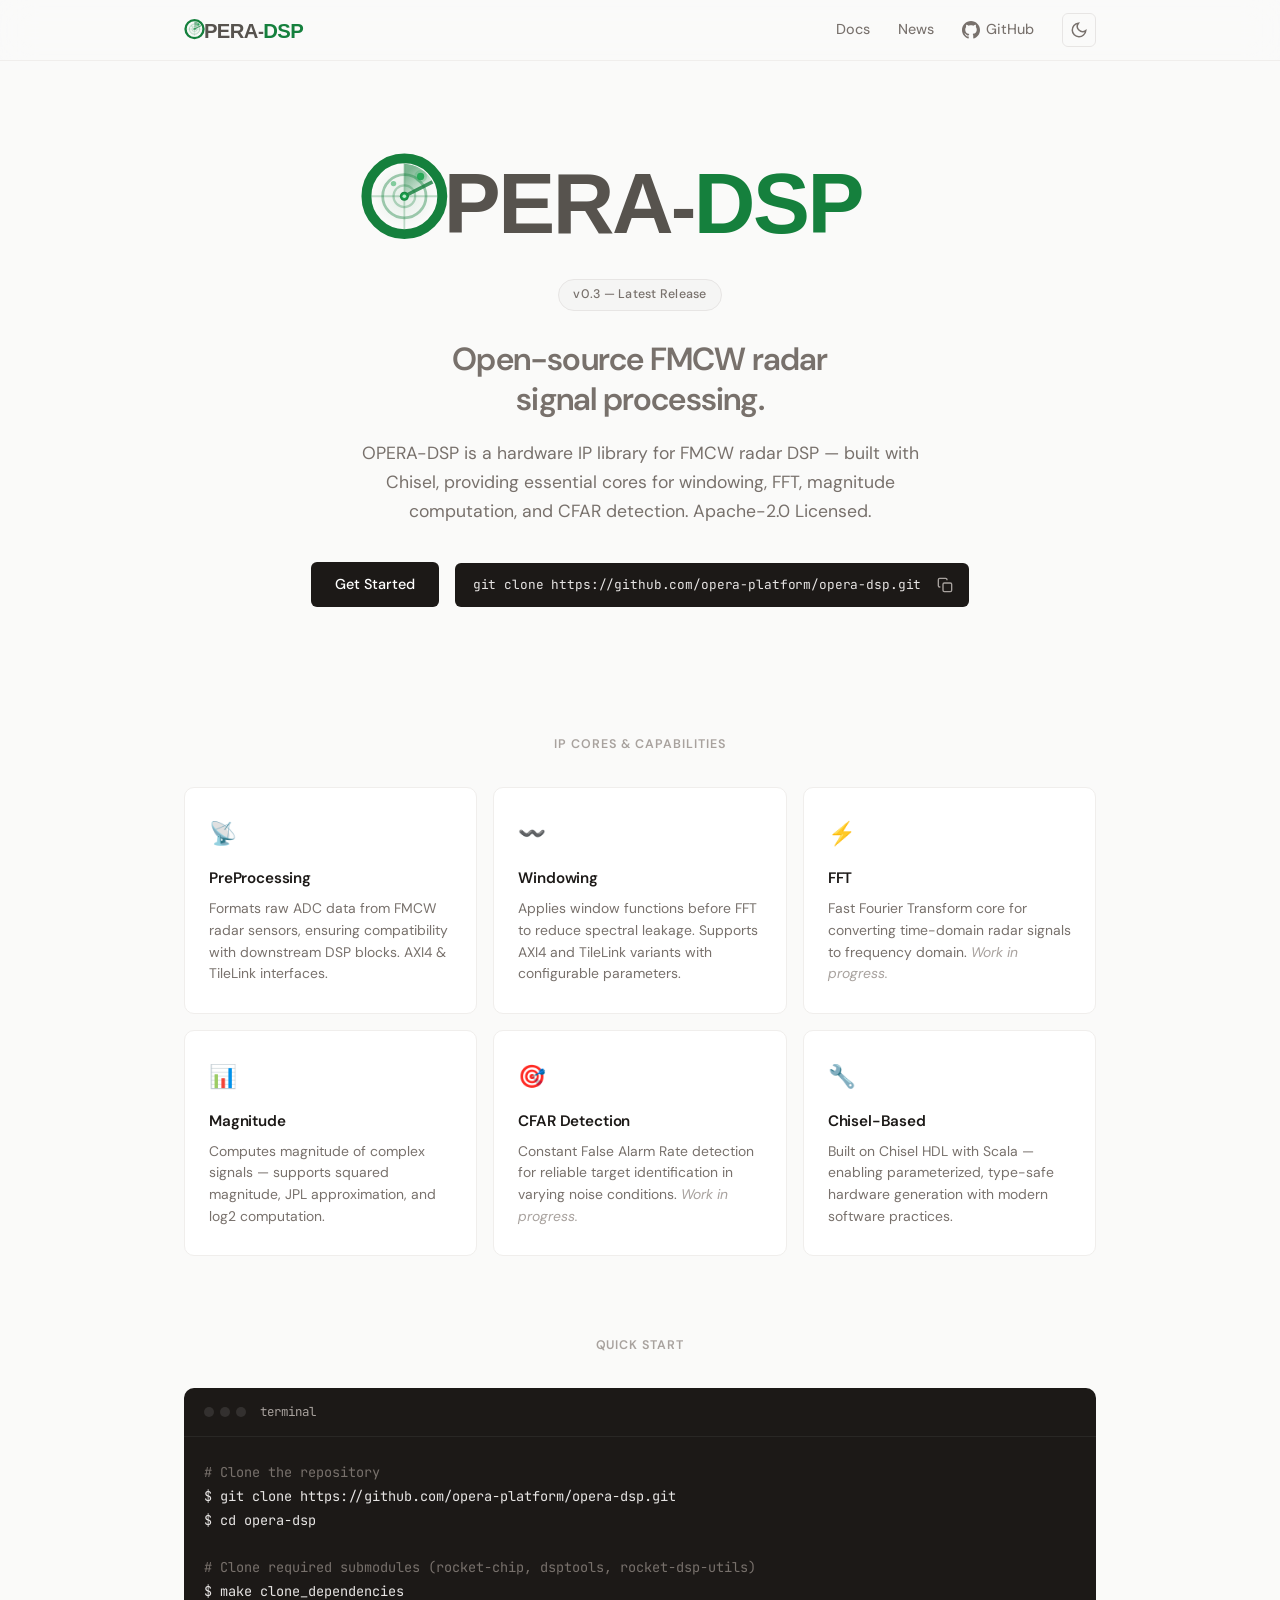
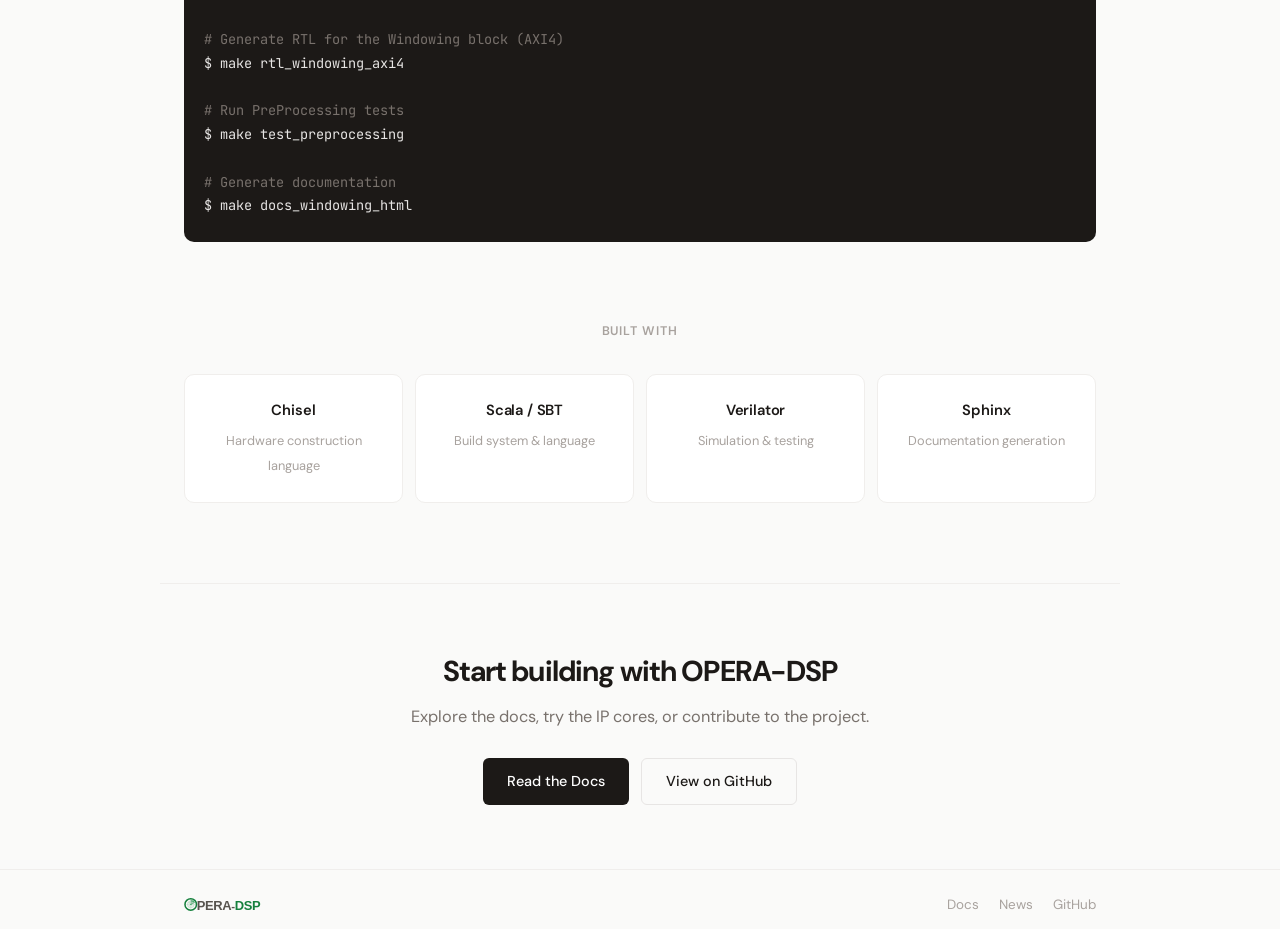
==== website/index.html @ b38b95dd "added init website" ====
<!DOCTYPE html>
<html lang="en">
<head>
  <meta charset="UTF-8">
  <meta name="viewport" content="width=device-width, initial-scale=1.0">
  <title>OPERA-DSP — Open-Source FMCW Radar DSP Library</title>
  <link rel="preconnect" href="https://fonts.googleapis.com">
  <link href="https://fonts.googleapis.com/css2?family=DM+Sans:ital,opsz,wght@0,9..40,300;0,9..40,400;0,9..40,500;0,9..40,600;0,9..40,700;1,9..40,400&family=JetBrains+Mono:wght@400;500&display=swap" rel="stylesheet">
  <link rel="stylesheet" href="style.css">
  <script src="theme.js"></script>
</head>
<body>

  <!-- Navigation -->
  <nav class="nav">
    <div class="nav-inner">
      <a href="index.html" class="nav-logo">
        <img src="images/logo-light.svg" alt="OPERA-DSP" height="28" class="logo-light">
        <img src="images/logo-dark.svg" alt="OPERA-DSP" height="28" class="logo-dark">
      </a>
      <div class="nav-links">
        <a href="docs.html">Docs</a>
        <a href="news.html">News</a>
        <a href="https://github.com/opera-platform/opera-dsp" target="_blank" class="nav-github">
          <svg width="18" height="18" viewBox="0 0 24 24" fill="currentColor"><path d="M12 0c-6.626 0-12 5.373-12 12 0 5.302 3.438 9.8 8.207 11.387.599.111.793-.261.793-.577v-2.234c-3.338.726-4.033-1.416-4.033-1.416-.546-1.387-1.333-1.756-1.333-1.756-1.089-.745.083-.729.083-.729 1.205.084 1.839 1.237 1.839 1.237 1.07 1.834 2.807 1.304 3.492.997.107-.775.418-1.305.762-1.604-2.665-.305-5.467-1.334-5.467-5.931 0-1.311.469-2.381 1.236-3.221-.124-.303-.535-1.524.117-3.176 0 0 1.008-.322 3.301 1.23.957-.266 1.983-.399 3.003-.404 1.02.005 2.047.138 3.006.404 2.291-1.552 3.297-1.23 3.297-1.23.653 1.653.242 2.874.118 3.176.77.84 1.235 1.911 1.235 3.221 0 4.609-2.807 5.624-5.479 5.921.43.372.823 1.102.823 2.222v3.293c0 .319.192.694.801.576 4.765-1.589 8.199-6.086 8.199-11.386 0-6.627-5.373-12-12-12z"/></svg>
          GitHub
        </a>
        <button class="theme-toggle" onclick="toggleTheme()" aria-label="Toggle theme">
          <svg class="icon-moon" width="18" height="18" viewBox="0 0 24 24" fill="none" stroke="currentColor" stroke-width="2"><path d="M21 12.79A9 9 0 1111.21 3 7 7 0 0021 12.79z"/></svg>
          <svg class="icon-sun" width="18" height="18" viewBox="0 0 24 24" fill="none" stroke="currentColor" stroke-width="2"><circle cx="12" cy="12" r="5"/><line x1="12" y1="1" x2="12" y2="3"/><line x1="12" y1="21" x2="12" y2="23"/><line x1="4.22" y1="4.22" x2="5.64" y2="5.64"/><line x1="18.36" y1="18.36" x2="19.78" y2="19.78"/><line x1="1" y1="12" x2="3" y2="12"/><line x1="21" y1="12" x2="23" y2="12"/><line x1="4.22" y1="19.78" x2="5.64" y2="18.36"/><line x1="18.36" y1="5.64" x2="19.78" y2="4.22"/></svg>
        </button>
      </div>
      <button class="nav-toggle" aria-label="Menu">
        <span></span><span></span>
      </button>
    </div>
  </nav>

  <!-- Mobile Menu -->
  <div class="mobile-menu">
    <a href="docs.html">Docs</a>
    <a href="news.html">News</a>
    <a href="https://github.com/opera-platform/opera-dsp" target="_blank">GitHub</a>
  </div>

  <!-- Hero -->
  <section class="hero">
    <div class="hero-logo">
      <img src="images/logo-light.svg" alt="OPERA-DSP" width="560" class="logo-light">
      <img src="images/logo-dark.svg" alt="OPERA-DSP" width="560" class="logo-dark">
    </div>
    <div class="hero-badge">v0.3 — Latest Release</div>
    <h2 class="hero-tagline">Open-source FMCW radar<br><span class="hero-accent">signal processing.</span></h2>
    <p class="hero-sub">
      OPERA-DSP is a hardware IP library for FMCW radar DSP — built with Chisel,
      providing essential cores for windowing, FFT, magnitude computation, and CFAR detection.
      Apache-2.0 Licensed.
    </p>
    <div class="hero-actions">
      <a href="docs.html" class="btn btn-primary">Get Started</a>
      <div class="hero-install">
        <code>git clone https://github.com/opera-platform/opera-dsp.git</code>
        <button class="copy-btn" onclick="copyInstall(this)" aria-label="Copy">
          <svg width="16" height="16" viewBox="0 0 24 24" fill="none" stroke="currentColor" stroke-width="2"><rect x="9" y="9" width="13" height="13" rx="2"/><path d="M5 15H4a2 2 0 01-2-2V4a2 2 0 012-2h9a2 2 0 012 2v1"/></svg>
        </button>
      </div>
    </div>
  </section>

  <!-- IP Cores -->
  <section class="features">
    <div class="container">
      <div class="section-label">IP Cores &amp; Capabilities</div>
      <div class="features-grid">
        <div class="feature-card">
          <div class="feature-icon">📡</div>
          <h3>PreProcessing</h3>
          <p>Formats raw ADC data from FMCW radar sensors, ensuring compatibility with downstream DSP blocks. AXI4 &amp; TileLink interfaces.</p>
        </div>
        <div class="feature-card">
          <div class="feature-icon">〰️</div>
          <h3>Windowing</h3>
          <p>Applies window functions before FFT to reduce spectral leakage. Supports AXI4 and TileLink variants with configurable parameters.</p>
        </div>
        <div class="feature-card">
          <div class="feature-icon">⚡</div>
          <h3>FFT</h3>
          <p>Fast Fourier Transform core for converting time-domain radar signals to frequency domain. <em>Work in progress.</em></p>
        </div>
        <div class="feature-card">
          <div class="feature-icon">📊</div>
          <h3>Magnitude</h3>
          <p>Computes magnitude of complex signals — supports squared magnitude, JPL approximation, and log2 computation.</p>
        </div>
        <div class="feature-card">
          <div class="feature-icon">🎯</div>
          <h3>CFAR Detection</h3>
          <p>Constant False Alarm Rate detection for reliable target identification in varying noise conditions. <em>Work in progress.</em></p>
        </div>
        <div class="feature-card">
          <div class="feature-icon">🔧</div>
          <h3>Chisel-Based</h3>
          <p>Built on Chisel HDL with Scala — enabling parameterized, type-safe hardware generation with modern software practices.</p>
        </div>
      </div>
    </div>
  </section>

  <!-- Code Example -->
  <section class="code-section">
    <div class="container">
      <div class="section-label">Quick start</div>
      <div class="code-block">
        <div class="code-header">
          <span class="code-dot"></span>
          <span class="code-dot"></span>
          <span class="code-dot"></span>
          <span class="code-filename">terminal</span>
        </div>
        <pre><code><span class="cm"># Clone the repository</span>
$ git clone https://github.com/opera-platform/opera-dsp.git
$ cd opera-dsp

<span class="cm"># Clone required submodules (rocket-chip, dsptools, rocket-dsp-utils)</span>
$ make clone_dependencies

<span class="cm"># Generate RTL for the Windowing block (AXI4)</span>
$ make rtl_windowing_axi4

<span class="cm"># Run PreProcessing tests</span>
$ make test_preprocessing

<span class="cm"># Generate documentation</span>
$ make docs_windowing_html</code></pre>
      </div>
    </div>
  </section>

  <!-- Built With -->
  <section class="stack-section">
    <div class="container">
      <div class="section-label">Built With</div>
      <div class="stack-grid">
        <div class="stack-item">
          <strong>Chisel</strong>
          <span>Hardware construction language</span>
        </div>
        <div class="stack-item">
          <strong>Scala / SBT</strong>
          <span>Build system &amp; language</span>
        </div>
        <div class="stack-item">
          <strong>Verilator</strong>
          <span>Simulation &amp; testing</span>
        </div>
        <div class="stack-item">
          <strong>Sphinx</strong>
          <span>Documentation generation</span>
        </div>
      </div>
    </div>
  </section>

  <!-- CTA -->
  <section class="cta">
    <div class="container">
      <h2>Start building with OPERA-DSP</h2>
      <p>Explore the docs, try the IP cores, or contribute to the project.</p>
      <div class="cta-actions">
        <a href="docs.html" class="btn btn-primary">Read the Docs</a>
        <a href="https://github.com/opera-platform/opera-dsp" target="_blank" class="btn btn-outline">View on GitHub</a>
      </div>
    </div>
  </section>

  <!-- Footer -->
  <footer class="footer">
    <div class="footer-inner">
      <div class="footer-left">
        <img src="images/logo-light.svg" alt="OPERA-DSP" height="18" class="logo-light">
        <img src="images/logo-dark.svg" alt="OPERA-DSP" height="18" class="logo-dark">
      </div>
      <div class="footer-right">
        <a href="docs.html">Docs</a>
        <a href="news.html">News</a>
        <a href="https://github.com/opera-platform/opera-dsp" target="_blank">GitHub</a>
      </div>
    </div>
  </footer>

  <script>
    const toggle = document.querySelector('.nav-toggle');
    const mobileMenu = document.querySelector('.mobile-menu');
    toggle.addEventListener('click', () => {
      toggle.classList.toggle('active');
      mobileMenu.classList.toggle('open');
    });

    function copyInstall(btn) {
      navigator.clipboard.writeText('git clone https://github.com/opera-platform/opera-dsp.git');
      btn.innerHTML = '<svg width="16" height="16" viewBox="0 0 24 24" fill="none" stroke="currentColor" stroke-width="2"><path d="M20 6L9 17l-5-5"/></svg>';
      setTimeout(() => {
        btn.innerHTML = '<svg width="16" height="16" viewBox="0 0 24 24" fill="none" stroke="currentColor" stroke-width="2"><rect x="9" y="9" width="13" height="13" rx="2"/><path d="M5 15H4a2 2 0 01-2-2V4a2 2 0 012-2h9a2 2 0 012 2v1"/></svg>';
      }, 2000);
    }

    const observer = new IntersectionObserver((entries) => {
      entries.forEach(e => { if (e.isIntersecting) e.target.classList.add('visible'); });
    }, { threshold: 0.1 });
    document.querySelectorAll('.feature-card, .code-block, .cta').forEach(el => observer.observe(el));
  </script>

</body>
</html>
---- website/style.css ----
/* ============================================
   OPERA-DSP — Clean Minimal Design System
   ============================================ */

:root {
  --bg: #fafaf9;
  --bg-alt: #f5f5f4;
  --surface: #ffffff;
  --border: #e7e5e4;
  --border-light: #f0eeec;
  --text: #1c1917;
  --text-secondary: #78716c;
  --text-tertiary: #a8a29e;
  --accent: #1c1917;
  --accent-soft: #292524;
  --accent-bg: #f5f5f4;
  --btn-bg: #1c1917;
  --btn-text: #ffffff;
  --btn-hover: #292524;
  --code-bg: #1c1917;
  --code-text: #e7e5e4;
  --green: #16a34a;
  --radius: 10px;
  --radius-sm: 6px;
  --font: 'DM Sans', -apple-system, sans-serif;
  --mono: 'JetBrains Mono', monospace;
  --nav-bg: rgba(250, 250, 249, 0.85);
}

[data-theme="dark"] {
  --bg: #0d1117;
  --bg-alt: #161b22;
  --surface: #161b22;
  --border: #30363d;
  --border-light: #21262d;
  --text: #e6edf3;
  --text-secondary: #8b949e;
  --text-tertiary: #6e7681;
  --accent: #e6edf3;
  --accent-soft: #c9d1d9;
  --accent-bg: #161b22;
  --btn-bg: #16a34a;
  --btn-text: #0d1117;
  --btn-hover: #15803d;
  --code-bg: #161b22;
  --code-text: #e6edf3;
  --green: #4ade80;
  --nav-bg: rgba(13, 17, 23, 0.85);
}

/* Theme toggle button */
.theme-toggle {
  background: none;
  border: 1px solid var(--border);
  border-radius: var(--radius-sm);
  cursor: pointer;
  width: 34px;
  height: 34px;
  display: flex;
  align-items: center;
  justify-content: center;
  color: var(--text-secondary);
  transition: color 0.2s, border-color 0.2s;
}

.theme-toggle:hover {
  color: var(--text);
  border-color: var(--text-tertiary);
}

/* Logo switching — default to light, switch on dark */
.logo-dark { display: none !important; }
.logo-light { display: inline !important; }

[data-theme="dark"] .logo-dark { display: inline !important; }
[data-theme="dark"] .logo-light { display: none !important; }

/* Theme toggle icons — default to moon (switch to dark), show sun in dark mode */
.theme-toggle .icon-sun { display: none; }
.theme-toggle .icon-moon { display: block; }

[data-theme="dark"] .theme-toggle .icon-sun { display: block; }
[data-theme="dark"] .theme-toggle .icon-moon { display: none; }

*, *::before, *::after { margin: 0; padding: 0; box-sizing: border-box; }

html { scroll-behavior: smooth; }

body {
  font-family: var(--font);
  color: var(--text);
  background: var(--bg);
  line-height: 1.6;
  -webkit-font-smoothing: antialiased;
  transition: background-color 0.3s, color 0.3s;
}

a { color: var(--text); }

.container {
  max-width: 960px;
  margin: 0 auto;
  padding: 0 24px;
}

/* ---- Navigation ---- */

.nav {
  position: sticky;
  top: 0;
  z-index: 100;
  background: var(--nav-bg);
  backdrop-filter: blur(16px);
  -webkit-backdrop-filter: blur(16px);
  border-bottom: 1px solid var(--border-light);
}

.nav-inner {
  max-width: 960px;
  margin: 0 auto;
  padding: 0 24px;
  height: 60px;
  display: flex;
  align-items: center;
  justify-content: space-between;
}

.nav-logo {
  font-weight: 600;
  font-size: 1.05rem;
  color: var(--text);
  text-decoration: none;
  display: flex;
  align-items: center;
  gap: 6px;
  letter-spacing: -0.01em;
}

.logo-icon {
  font-size: 1.2rem;
  color: var(--text);
}

.nav-links {
  display: flex;
  align-items: center;
  gap: 28px;
}

.nav-links a {
  color: var(--text-secondary);
  text-decoration: none;
  font-size: 0.9rem;
  font-weight: 450;
  transition: color 0.2s;
}

.nav-links a:hover { color: var(--text); }

.nav-github {
  display: flex !important;
  align-items: center;
  gap: 6px;
}

.nav-toggle {
  display: none;
  background: none;
  border: none;
  cursor: pointer;
  width: 32px;
  height: 32px;
  flex-direction: column;
  justify-content: center;
  align-items: center;
  gap: 5px;
}

.nav-toggle span {
  display: block;
  width: 20px;
  height: 1.5px;
  background: var(--text);
  transition: all 0.3s;
}

.nav-toggle.active span:first-child { transform: rotate(45deg) translate(2.5px, 2.5px); }
.nav-toggle.active span:last-child { transform: rotate(-45deg) translate(2.5px, -2.5px); }

.mobile-menu {
  display: none;
  position: fixed;
  top: 60px;
  left: 0;
  right: 0;
  background: var(--bg);
  border-bottom: 1px solid var(--border);
  padding: 16px 24px;
  flex-direction: column;
  gap: 12px;
  z-index: 99;
}

.mobile-menu.open { display: flex; }

.mobile-menu a {
  color: var(--text-secondary);
  text-decoration: none;
  font-size: 0.95rem;
  padding: 8px 0;
}

@media (max-width: 640px) {
  .nav-links { display: none; }
  .nav-toggle { display: flex; }
}

/* ---- Hero ---- */

.hero {
  max-width: 960px;
  margin: 0 auto;
  padding: 80px 24px 64px;
  text-align: center;
}

.hero-badge {
  display: inline-block;
  font-size: 0.78rem;
  font-weight: 500;
  color: var(--text-secondary);
  background: var(--bg-alt);
  border: 1px solid var(--border);
  padding: 5px 14px;
  border-radius: 100px;
  margin-bottom: 28px;
  letter-spacing: 0.02em;
}

.hero h1 {
  font-size: clamp(2.2rem, 5vw, 3.4rem);
  font-weight: 700;
  line-height: 1.12;
  letter-spacing: -0.035em;
  margin-bottom: 20px;
  color: var(--text);
}

.hero-logo {
  margin-bottom: 20px;
  display: flex;
  justify-content: center;
}

.hero-logo img {
  max-width: 100%;
  height: auto;
}

.hero-tagline {
  font-size: clamp(1.4rem, 3vw, 2rem);
  font-weight: 600;
  line-height: 1.25;
  letter-spacing: -0.025em;
  margin-bottom: 20px;
  color: var(--text-secondary);
}

.hero-accent {
  color: var(--text-secondary);
}

.hero-sub {
  font-size: 1.1rem;
  color: var(--text-secondary);
  max-width: 560px;
  margin: 0 auto 36px;
  line-height: 1.65;
  font-weight: 400;
}

.hero-actions {
  display: flex;
  align-items: center;
  justify-content: center;
  gap: 16px;
  flex-wrap: wrap;
}

.btn {
  display: inline-flex;
  align-items: center;
  gap: 8px;
  padding: 11px 24px;
  border-radius: var(--radius-sm);
  font-size: 0.9rem;
  font-weight: 500;
  font-family: var(--font);
  text-decoration: none;
  transition: all 0.2s;
  cursor: pointer;
  border: none;
}

.btn-primary {
  background: var(--btn-bg);
  color: var(--btn-text);
}

.btn-primary:hover {
  background: var(--btn-hover);
  transform: translateY(-1px);
  box-shadow: 0 4px 12px rgba(0,0,0,0.12);
}

.btn-outline {
  background: transparent;
  color: var(--text);
  border: 1px solid var(--border);
}

.btn-outline:hover {
  background: var(--bg-alt);
  border-color: var(--text-tertiary);
}

.hero-install {
  display: flex;
  align-items: center;
  background: var(--code-bg);
  border-radius: var(--radius-sm);
  padding: 10px 12px 10px 18px;
  gap: 12px;
}

.hero-install code {
  font-family: var(--mono);
  font-size: 0.8rem;
  color: var(--code-text);
  letter-spacing: -0.01em;
  white-space: nowrap;
}

.copy-btn {
  background: none;
  border: none;
  color: var(--text-tertiary);
  cursor: pointer;
  padding: 4px;
  display: flex;
  transition: color 0.2s;
  flex-shrink: 0;
}

.copy-btn:hover { color: white; }

/* ---- Section Label ---- */

.section-label {
  font-size: 0.78rem;
  font-weight: 600;
  text-transform: uppercase;
  letter-spacing: 0.08em;
  color: var(--text-tertiary);
  margin-bottom: 32px;
  text-align: center;
}

/* ---- Features ---- */

.features {
  padding: 64px 0 80px;
}

.features-grid {
  display: grid;
  grid-template-columns: repeat(3, 1fr);
  gap: 16px;
}

.feature-card {
  padding: 28px 24px;
  border-radius: var(--radius);
  border: 1px solid var(--border-light);
  background: var(--surface);
  transition: all 0.3s ease;
  opacity: 0;
  transform: translateY(16px);
}

.feature-card.visible {
  opacity: 1;
  transform: translateY(0);
}

.feature-card:hover {
  border-color: var(--border);
  box-shadow: 0 2px 12px rgba(0,0,0,0.04);
}

.feature-icon {
  font-size: 1.4rem;
  margin-bottom: 14px;
}

.feature-card h3 {
  font-size: 0.95rem;
  font-weight: 600;
  margin-bottom: 8px;
  letter-spacing: -0.01em;
}

.feature-card p {
  font-size: 0.87rem;
  color: var(--text-secondary);
  line-height: 1.55;
}

.feature-card em {
  color: var(--text-tertiary);
  font-style: italic;
}

@media (max-width: 768px) {
  .features-grid { grid-template-columns: repeat(2, 1fr); }
}

@media (max-width: 480px) {
  .features-grid { grid-template-columns: 1fr; }
}

/* ---- Code Section ---- */

.code-section {
  padding: 0 0 80px;
}

.code-block {
  background: var(--code-bg);
  border-radius: var(--radius);
  overflow: hidden;
  opacity: 0;
  transform: translateY(16px);
  transition: all 0.4s ease;
}

.code-block.visible {
  opacity: 1;
  transform: translateY(0);
}

.code-header {
  display: flex;
  align-items: center;
  gap: 6px;
  padding: 14px 20px;
  border-bottom: 1px solid rgba(255,255,255,0.06);
}

.code-dot {
  width: 10px;
  height: 10px;
  border-radius: 50%;
  background: rgba(255,255,255,0.1);
}

.code-filename {
  font-family: var(--mono);
  font-size: 0.78rem;
  color: var(--text-tertiary);
  margin-left: 8px;
}

.code-block pre {
  padding: 24px 20px;
  overflow-x: auto;
}

.code-block code {
  font-family: var(--mono);
  font-size: 0.85rem;
  line-height: 1.7;
  color: var(--code-text);
}

.kw { color: #c084fc; }
.str { color: #86efac; }
.fn { color: #93c5fd; }
.cm { color: #78716c; }

/* ---- Stack / Built With Section ---- */

.stack-section {
  padding: 0 0 80px;
}

.stack-grid {
  display: grid;
  grid-template-columns: repeat(4, 1fr);
  gap: 12px;
  max-width: 960px;
  margin: 0 auto;
}

.stack-item {
  text-align: center;
  padding: 24px 16px;
  border: 1px solid var(--border-light);
  border-radius: var(--radius);
  background: var(--surface);
  transition: border-color 0.2s;
}

.stack-item:hover {
  border-color: var(--border);
}

.stack-item strong {
  display: block;
  font-size: 0.92rem;
  font-weight: 600;
  margin-bottom: 4px;
  letter-spacing: -0.01em;
}

.stack-item span {
  font-size: 0.8rem;
  color: var(--text-tertiary);
}

@media (max-width: 640px) {
  .stack-grid { grid-template-columns: repeat(2, 1fr); }
}

/* ---- CTA ---- */

.cta {
  text-align: center;
  padding: 64px 24px;
  margin: 0 auto;
  max-width: 960px;
  border-top: 1px solid var(--border-light);
  opacity: 0;
  transform: translateY(16px);
  transition: all 0.4s ease;
}

.cta.visible {
  opacity: 1;
  transform: translateY(0);
}

.cta h2 {
  font-size: 1.8rem;
  font-weight: 700;
  letter-spacing: -0.03em;
  margin-bottom: 10px;
}

.cta p {
  color: var(--text-secondary);
  margin-bottom: 28px;
  font-size: 1.02rem;
}

.cta-actions {
  display: flex;
  gap: 12px;
  justify-content: center;
  flex-wrap: wrap;
}

/* ---- Footer ---- */

.footer {
  border-top: 1px solid var(--border-light);
  padding: 24px 0;
}

.footer-inner {
  max-width: 960px;
  margin: 0 auto;
  padding: 0 24px;
  display: flex;
  align-items: center;
  justify-content: space-between;
  font-size: 0.84rem;
  color: var(--text-tertiary);
}

.footer-left {
  display: flex;
  align-items: center;
  gap: 6px;
}

.footer-sep { opacity: 0.4; }

.footer-right {
  display: flex;
  gap: 20px;
}

.footer-right a {
  color: var(--text-tertiary);
  text-decoration: none;
  transition: color 0.2s;
}

.footer-right a:hover { color: var(--text); }

@media (max-width: 480px) {
  .footer-inner { flex-direction: column; gap: 12px; }
}

/* ============================================
   Docs Page
   ============================================ */

.docs-layout {
  max-width: 960px;
  margin: 0 auto;
  padding: 40px 24px 80px;
  display: grid;
  grid-template-columns: 200px 1fr;
  gap: 48px;
}

.docs-sidebar {
  position: sticky;
  top: 80px;
  align-self: start;
}

.docs-sidebar-group {
  margin-bottom: 28px;
}

.docs-sidebar-label {
  font-size: 0.72rem;
  font-weight: 600;
  text-transform: uppercase;
  letter-spacing: 0.08em;
  color: var(--text-tertiary);
  margin-bottom: 10px;
}

.docs-sidebar a {
  display: block;
  font-size: 0.88rem;
  color: var(--text-secondary);
  text-decoration: none;
  padding: 5px 0;
  transition: color 0.2s;
}

.docs-sidebar a:hover,
.docs-sidebar a.active {
  color: var(--text);
}

.docs-sidebar a.active {
  font-weight: 500;
}

.docs-content h1 {
  font-size: 2rem;
  font-weight: 700;
  letter-spacing: -0.03em;
  margin-bottom: 12px;
}

.docs-content h2 {
  font-size: 1.3rem;
  font-weight: 600;
  letter-spacing: -0.02em;
  margin-top: 48px;
  margin-bottom: 16px;
  padding-top: 24px;
  border-top: 1px solid var(--border-light);
}

.docs-content h3 {
  font-size: 1.05rem;
  font-weight: 600;
  margin-top: 32px;
  margin-bottom: 12px;
}

.docs-content p {
  color: var(--text-secondary);
  font-size: 0.94rem;
  line-height: 1.7;
  margin-bottom: 16px;
}

.docs-content a {
  color: var(--text);
  text-decoration: underline;
  text-underline-offset: 2px;
}

.docs-content a:hover {
  color: var(--text-secondary);
}

.docs-content code {
  font-family: var(--mono);
  font-size: 0.84rem;
  background: var(--bg-alt);
  border: 1px solid var(--border-light);
  padding: 2px 6px;
  border-radius: 4px;
}

.docs-content pre {
  background: var(--code-bg);
  border-radius: var(--radius-sm);
  padding: 20px;
  margin-bottom: 20px;
  overflow-x: auto;
}

.docs-content pre code {
  background: none;
  border: none;
  padding: 0;
  color: var(--code-text);
  font-size: 0.84rem;
  line-height: 1.7;
}

.docs-content ul {
  padding-left: 20px;
  margin-bottom: 16px;
}

.docs-content li {
  color: var(--text-secondary);
  font-size: 0.94rem;
  line-height: 1.7;
  margin-bottom: 6px;
}

.docs-content .callout {
  background: var(--bg-alt);
  border-left: 3px solid var(--text-tertiary);
  padding: 16px 20px;
  border-radius: 0 var(--radius-sm) var(--radius-sm) 0;
  margin-bottom: 20px;
}

.docs-content .callout p {
  margin-bottom: 0;
  font-size: 0.9rem;
}

@media (max-width: 768px) {
  .docs-layout {
    grid-template-columns: 1fr;
    gap: 0;
  }
  .docs-sidebar {
    position: relative;
    top: 0;
    border-bottom: 1px solid var(--border-light);
    padding-bottom: 20px;
    margin-bottom: 32px;
    display: flex;
    flex-wrap: wrap;
    gap: 0 24px;
  }
  .docs-sidebar-group { margin-bottom: 12px; }
  .docs-sidebar a { display: inline; padding: 4px 0; }
}

/* ============================================
   News Page
   ============================================ */

.news-page {
  max-width: 640px;
  margin: 0 auto;
  padding: 48px 24px 80px;
}

.news-page > h1 {
  font-size: 2rem;
  font-weight: 700;
  letter-spacing: -0.03em;
  margin-bottom: 8px;
}

.news-page > p {
  color: var(--text-secondary);
  font-size: 0.95rem;
  margin-bottom: 40px;
}

.news-item {
  padding: 28px 0;
  border-top: 1px solid var(--border-light);
}

.news-date {
  font-size: 0.78rem;
  font-weight: 500;
  color: var(--text-tertiary);
  text-transform: uppercase;
  letter-spacing: 0.04em;
  margin-bottom: 8px;
}

.news-item h2 {
  font-size: 1.2rem;
  font-weight: 600;
  letter-spacing: -0.02em;
  margin-bottom: 8px;
}

.news-item h2 a {
  color: var(--text);
  text-decoration: none;
}

.news-item h2 a:hover {
  text-decoration: underline;
  text-underline-offset: 3px;
}

.news-item p {
  color: var(--text-secondary);
  font-size: 0.92rem;
  line-height: 1.65;
}

.news-tag {
  display: inline-block;
  font-size: 0.72rem;
  font-weight: 500;
  color: var(--text-secondary);
  background: var(--bg-alt);
  border: 1px solid var(--border-light);
  padding: 3px 10px;
  border-radius: 100px;
  margin-top: 12px;
}
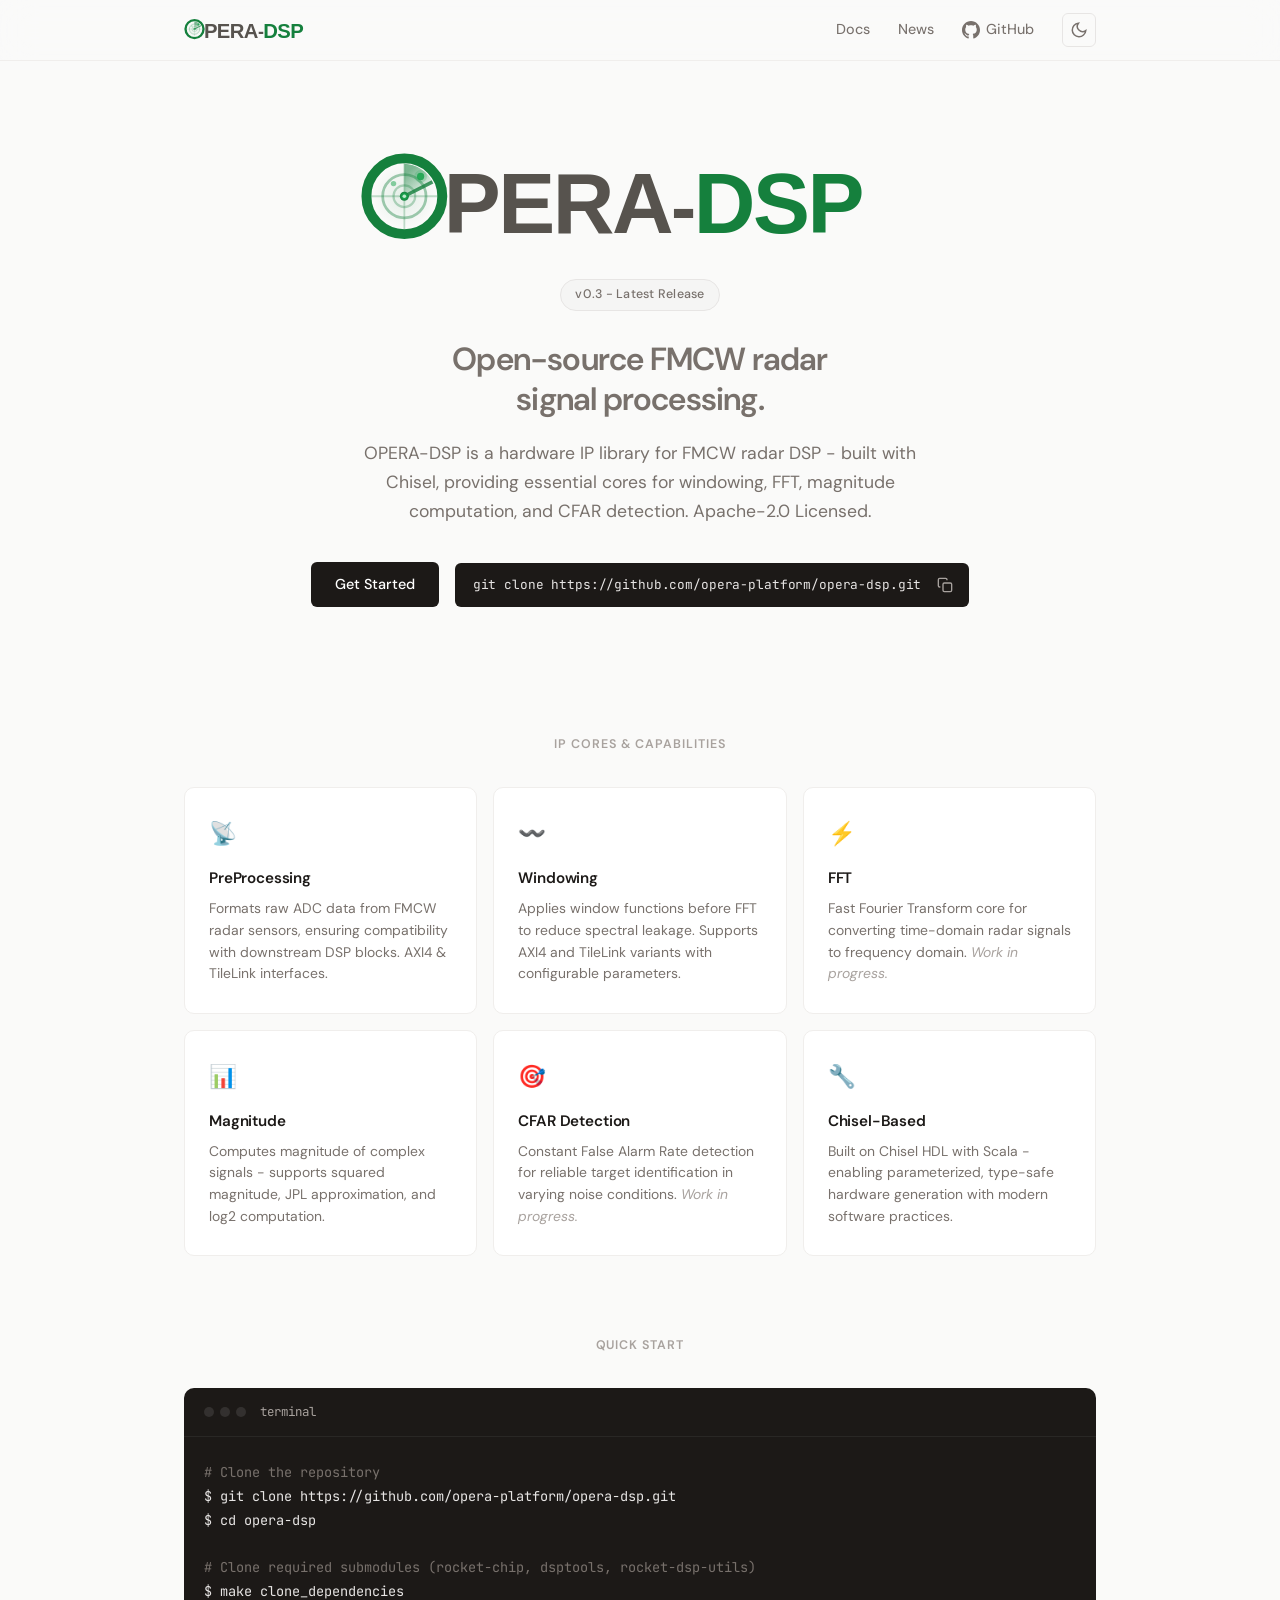
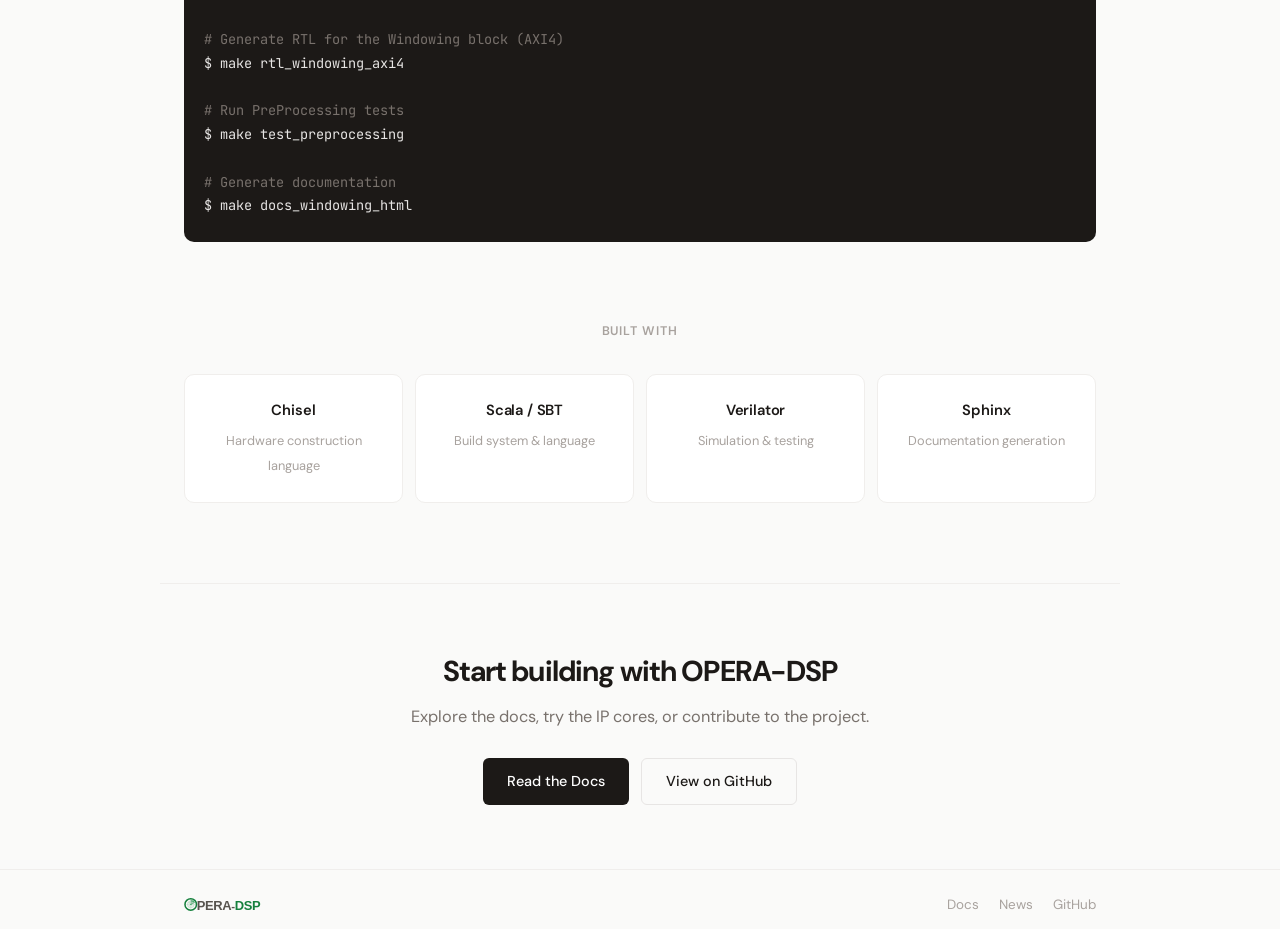
==== commit 8e3d9d97: "Split news and docs sections so they can be added more easily later. Added comments so you can know " ====
--- a/website/index.html
+++ b/website/index.html
@@ -3,7 +3,8 @@
 <head>
   <meta charset="UTF-8">
   <meta name="viewport" content="width=device-width, initial-scale=1.0">
-  <title>OPERA-DSP — Open-Source FMCW Radar DSP Library</title>
+  <title>OPERA-DSP - Open-Source FMCW Radar DSP Library</title>
+  <meta name="description" content="OPERA-DSP is an open-source hardware IP library for FMCW radar signal processing - windowing, FFT, magnitude, and CFAR detection. Built with Chisel, Apache-2.0 licensed.">
   <link rel="preconnect" href="https://fonts.googleapis.com">
   <link href="https://fonts.googleapis.com/css2?family=DM+Sans:ital,opsz,wght@0,9..40,300;0,9..40,400;0,9..40,500;0,9..40,600;0,9..40,700;1,9..40,400&family=JetBrains+Mono:wght@400;500&display=swap" rel="stylesheet">
   <link rel="stylesheet" href="style.css">
@@ -11,48 +12,18 @@
 </head>
 <body>
 
-  <!-- Navigation -->
-  <nav class="nav">
-    <div class="nav-inner">
-      <a href="index.html" class="nav-logo">
-        <img src="images/logo-light.svg" alt="OPERA-DSP" height="28" class="logo-light">
-        <img src="images/logo-dark.svg" alt="OPERA-DSP" height="28" class="logo-dark">
-      </a>
-      <div class="nav-links">
-        <a href="docs.html">Docs</a>
-        <a href="news.html">News</a>
-        <a href="https://github.com/opera-platform/opera-dsp" target="_blank" class="nav-github">
-          <svg width="18" height="18" viewBox="0 0 24 24" fill="currentColor"><path d="M12 0c-6.626 0-12 5.373-12 12 0 5.302 3.438 9.8 8.207 11.387.599.111.793-.261.793-.577v-2.234c-3.338.726-4.033-1.416-4.033-1.416-.546-1.387-1.333-1.756-1.333-1.756-1.089-.745.083-.729.083-.729 1.205.084 1.839 1.237 1.839 1.237 1.07 1.834 2.807 1.304 3.492.997.107-.775.418-1.305.762-1.604-2.665-.305-5.467-1.334-5.467-5.931 0-1.311.469-2.381 1.236-3.221-.124-.303-.535-1.524.117-3.176 0 0 1.008-.322 3.301 1.23.957-.266 1.983-.399 3.003-.404 1.02.005 2.047.138 3.006.404 2.291-1.552 3.297-1.23 3.297-1.23.653 1.653.242 2.874.118 3.176.77.84 1.235 1.911 1.235 3.221 0 4.609-2.807 5.624-5.479 5.921.43.372.823 1.102.823 2.222v3.293c0 .319.192.694.801.576 4.765-1.589 8.199-6.086 8.199-11.386 0-6.627-5.373-12-12-12z"/></svg>
-          GitHub
-        </a>
-        <button class="theme-toggle" onclick="toggleTheme()" aria-label="Toggle theme">
-          <svg class="icon-moon" width="18" height="18" viewBox="0 0 24 24" fill="none" stroke="currentColor" stroke-width="2"><path d="M21 12.79A9 9 0 1111.21 3 7 7 0 0021 12.79z"/></svg>
-          <svg class="icon-sun" width="18" height="18" viewBox="0 0 24 24" fill="none" stroke="currentColor" stroke-width="2"><circle cx="12" cy="12" r="5"/><line x1="12" y1="1" x2="12" y2="3"/><line x1="12" y1="21" x2="12" y2="23"/><line x1="4.22" y1="4.22" x2="5.64" y2="5.64"/><line x1="18.36" y1="18.36" x2="19.78" y2="19.78"/><line x1="1" y1="12" x2="3" y2="12"/><line x1="21" y1="12" x2="23" y2="12"/><line x1="4.22" y1="19.78" x2="5.64" y2="18.36"/><line x1="18.36" y1="5.64" x2="19.78" y2="4.22"/></svg>
-        </button>
-      </div>
-      <button class="nav-toggle" aria-label="Menu">
-        <span></span><span></span>
-      </button>
-    </div>
-  </nav>
+  <div id="nav-placeholder"></div>
 
-  <!-- Mobile Menu -->
-  <div class="mobile-menu">
-    <a href="docs.html">Docs</a>
-    <a href="news.html">News</a>
-    <a href="https://github.com/opera-platform/opera-dsp" target="_blank">GitHub</a>
-  </div>
-
-  <!-- Hero -->
+  <!-- Default, out "favorite" class :) -->
   <section class="hero">
     <div class="hero-logo">
       <img src="images/logo-light.svg" alt="OPERA-DSP" width="560" class="logo-light">
       <img src="images/logo-dark.svg" alt="OPERA-DSP" width="560" class="logo-dark">
     </div>
-    <div class="hero-badge">v0.3 — Latest Release</div>
+    <div class="hero-badge">v0.3 - Latest Release</div>
     <h2 class="hero-tagline">Open-source FMCW radar<br><span class="hero-accent">signal processing.</span></h2>
     <p class="hero-sub">
-      OPERA-DSP is a hardware IP library for FMCW radar DSP — built with Chisel,
+      OPERA-DSP is a hardware IP library for FMCW radar DSP - built with Chisel,
       providing essential cores for windowing, FFT, magnitude computation, and CFAR detection.
       Apache-2.0 Licensed.
     </p>
@@ -90,7 +61,7 @@
         <div class="feature-card">
           <div class="feature-icon">📊</div>
           <h3>Magnitude</h3>
-          <p>Computes magnitude of complex signals — supports squared magnitude, JPL approximation, and log2 computation.</p>
+          <p>Computes magnitude of complex signals - supports squared magnitude, JPL approximation, and log2 computation.</p>
         </div>
         <div class="feature-card">
           <div class="feature-icon">🎯</div>
@@ -100,7 +71,7 @@
         <div class="feature-card">
           <div class="feature-icon">🔧</div>
           <h3>Chisel-Based</h3>
-          <p>Built on Chisel HDL with Scala — enabling parameterized, type-safe hardware generation with modern software practices.</p>
+          <p>Built on Chisel HDL with Scala - enabling parameterized, type-safe hardware generation with modern software practices.</p>
         </div>
       </div>
     </div>
@@ -173,42 +144,10 @@
     </div>
   </section>
 
-  <!-- Footer -->
-  <footer class="footer">
-    <div class="footer-inner">
-      <div class="footer-left">
-        <img src="images/logo-light.svg" alt="OPERA-DSP" height="18" class="logo-light">
-        <img src="images/logo-dark.svg" alt="OPERA-DSP" height="18" class="logo-dark">
-      </div>
-      <div class="footer-right">
-        <a href="docs.html">Docs</a>
-        <a href="news.html">News</a>
-        <a href="https://github.com/opera-platform/opera-dsp" target="_blank">GitHub</a>
-      </div>
-    </div>
-  </footer>
+  <div id="footer-placeholder"></div>
 
-  <script>
-    const toggle = document.querySelector('.nav-toggle');
-    const mobileMenu = document.querySelector('.mobile-menu');
-    toggle.addEventListener('click', () => {
-      toggle.classList.toggle('active');
-      mobileMenu.classList.toggle('open');
-    });
-
-    function copyInstall(btn) {
-      navigator.clipboard.writeText('git clone https://github.com/opera-platform/opera-dsp.git');
-      btn.innerHTML = '<svg width="16" height="16" viewBox="0 0 24 24" fill="none" stroke="currentColor" stroke-width="2"><path d="M20 6L9 17l-5-5"/></svg>';
-      setTimeout(() => {
-        btn.innerHTML = '<svg width="16" height="16" viewBox="0 0 24 24" fill="none" stroke="currentColor" stroke-width="2"><rect x="9" y="9" width="13" height="13" rx="2"/><path d="M5 15H4a2 2 0 01-2-2V4a2 2 0 012-2h9a2 2 0 012 2v1"/></svg>';
-      }, 2000);
-    }
-
-    const observer = new IntersectionObserver((entries) => {
-      entries.forEach(e => { if (e.isIntersecting) e.target.classList.add('visible'); });
-    }, { threshold: 0.1 });
-    document.querySelectorAll('.feature-card, .code-block, .cta').forEach(el => observer.observe(el));
-  </script>
+  <script src="components.js"></script>
+  <script src="main.js"></script>
 
 </body>
 </html>
--- a/website/style.css
+++ b/website/style.css
@@ -1,7 +1,4 @@
-/* ============================================
-   OPERA-DSP — Clean Minimal Design System
-   ============================================ */
-
+/* Light theme tokens (default) */
 :root {
   --bg: #fafaf9;
   --bg-alt: #f5f5f4;
@@ -27,6 +24,7 @@
   --nav-bg: rgba(250, 250, 249, 0.85);
 }
 
+/* Dark theme overrides - applied when data-theme="dark" is set on <html> */
 [data-theme="dark"] {
   --bg: #0d1117;
   --bg-alt: #161b22;
@@ -68,22 +66,25 @@
   border-color: var(--text-tertiary);
 }
 
-/* Logo switching — default to light, switch on dark */
+/* Shows light logo by default, dark logo when dark theme is active.
+   Uses !important to override inline display styles from components.js injection. */
 .logo-dark { display: none !important; }
 .logo-light { display: inline !important; }
 
 [data-theme="dark"] .logo-dark { display: inline !important; }
 [data-theme="dark"] .logo-light { display: none !important; }
 
-/* Theme toggle icons — default to moon (switch to dark), show sun in dark mode */
+/* Theme toggle icons - shows moon icon (switch-to-dark) by default, sun icon in dark mode */
 .theme-toggle .icon-sun { display: none; }
 .theme-toggle .icon-moon { display: block; }
 
 [data-theme="dark"] .theme-toggle .icon-sun { display: block; }
 [data-theme="dark"] .theme-toggle .icon-moon { display: none; }
 
+/* Global reset */
 *, *::before, *::after { margin: 0; padding: 0; box-sizing: border-box; }
 
+/* Smooth scroll for anchor links (e.g. docs sidebar navigation) */
 html { scroll-behavior: smooth; }
 
 body {
@@ -103,7 +104,12 @@
   padding: 0 24px;
 }
 
-/* ---- Navigation ---- */
+/* Nav Placeholder (prevents layout shift before components.js loads) */
+#nav-placeholder { min-height: 60px; }
+
+/* Navigation
+   Sticky top bar with frosted-glass backdrop blur.
+   Desktop: logo + links + theme toggle inline. */
 
 .nav {
   position: sticky;
@@ -163,6 +169,7 @@
   gap: 6px;
 }
 
+/* Button - hidden on desktop, shown on mobile */
 .nav-toggle {
   display: none;
   background: none;
@@ -184,9 +191,11 @@
   transition: all 0.3s;
 }
 
+/* Animate lines into an X when menu is open */
 .nav-toggle.active span:first-child { transform: rotate(45deg) translate(2.5px, 2.5px); }
 .nav-toggle.active span:last-child { transform: rotate(-45deg) translate(2.5px, -2.5px); }
 
+/* Full-width dropdown menu for mobile, toggled via .open class */
 .mobile-menu {
   display: none;
   position: fixed;
@@ -210,12 +219,17 @@
   padding: 8px 0;
 }
 
+.mobile-menu .theme-toggle {
+  align-self: flex-start;
+  margin-top: 4px;
+}
+
 @media (max-width: 640px) {
   .nav-links { display: none; }
   .nav-toggle { display: flex; }
 }
 
-/* ---- Hero ---- */
+/* Hero, again, our "favorite" theme */
 
 .hero {
   max-width: 960px;
@@ -354,7 +368,7 @@
 
 .copy-btn:hover { color: white; }
 
-/* ---- Section Label ---- */
+/* Section Label */
 
 .section-label {
   font-size: 0.78rem;
@@ -366,7 +380,8 @@
   text-align: center;
 }
 
-/* ---- Features ---- */
+/* Features
+   3-column grid of IP core cards on index.html.  */
 
 .features {
   padding: 64px 0 80px;
@@ -429,7 +444,8 @@
   .features-grid { grid-template-columns: 1fr; }
 }
 
-/* ---- Code Section ---- */
+/* Code Section
+   Terminal-style code block with macOS-like window dots.  */
 
 .code-section {
   padding: 0 0 80px;
@@ -483,12 +499,14 @@
   color: var(--code-text);
 }
 
-.kw { color: #c084fc; }
-.str { color: #86efac; }
-.fn { color: #93c5fd; }
-.cm { color: #78716c; }
-
-/* ---- Stack / Built With Section ---- */
+/* Syntax highlighting colors for code blocks */
+.kw { color: #c084fc; }   /* keywords */
+.str { color: #86efac; }  /* strings */
+.fn { color: #93c5fd; }   /* functions */
+.cm { color: #78716c; }   /* comments */
+
+/* Stack / Built With Section
+   4-column grid listing the project's technology stack (index.html). */
 
 .stack-section {
   padding: 0 0 80px;
@@ -532,7 +550,8 @@
   .stack-grid { grid-template-columns: repeat(2, 1fr); }
 }
 
-/* ---- CTA ---- */
+/* CTA
+   Bottom call-to-action banner on index.html. Fades in on scroll. */
 
 .cta {
   text-align: center;
@@ -570,7 +589,7 @@
   flex-wrap: wrap;
 }
 
-/* ---- Footer ---- */
+/* Footer */
 
 .footer {
   border-top: 1px solid var(--border-light);
@@ -613,9 +632,7 @@
   .footer-inner { flex-direction: column; gap: 12px; }
 }
 
-/* ============================================
-   Docs Page
-   ============================================ */
+/*  Docs Page */
 
 .docs-layout {
   max-width: 960px;
@@ -742,6 +759,7 @@
   margin-bottom: 6px;
 }
 
+/* Info/status callout box - left-bordered highlight used for WIP notices etc. */
 .docs-content .callout {
   background: var(--bg-alt);
   border-left: 3px solid var(--text-tertiary);
@@ -774,9 +792,7 @@
   .docs-sidebar a { display: inline; padding: 4px 0; }
 }
 
-/* ============================================
-   News Page
-   ============================================ */
+/*  News Page  */
 
 .news-page {
   max-width: 640px;
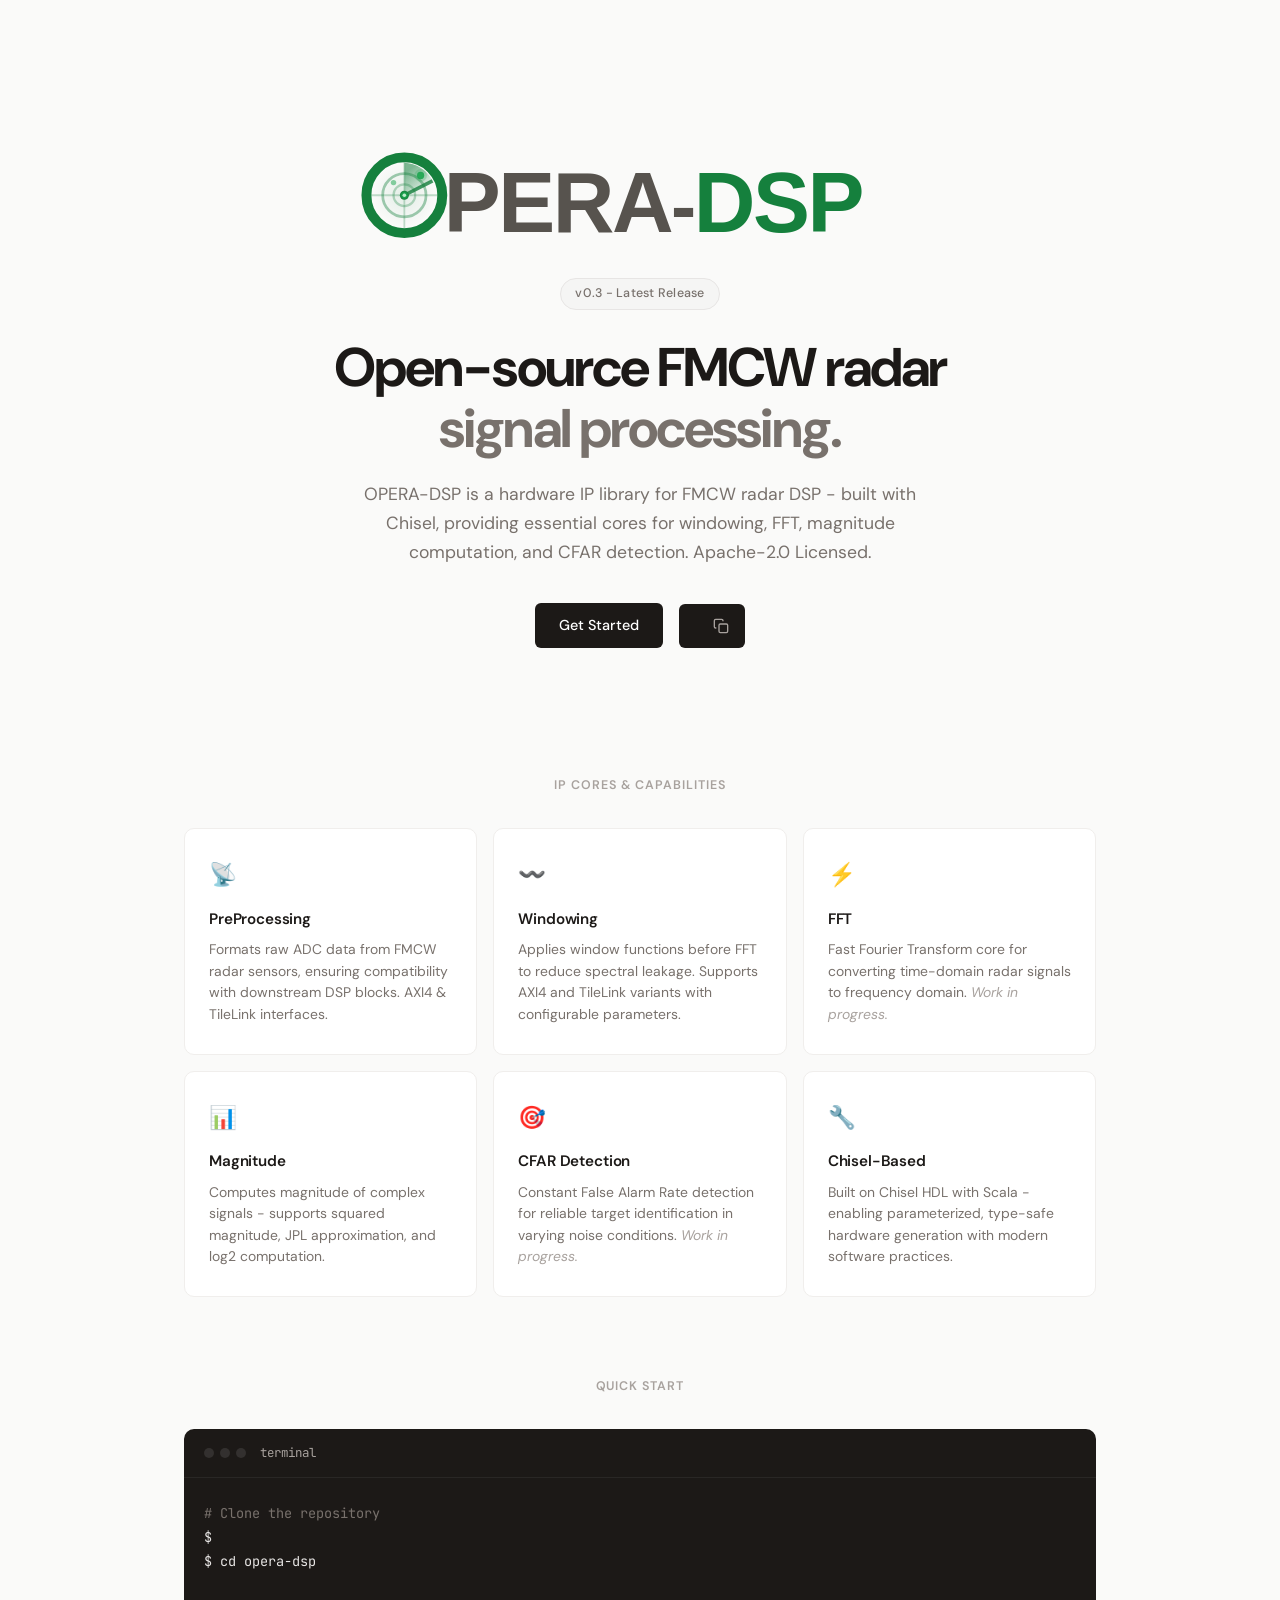
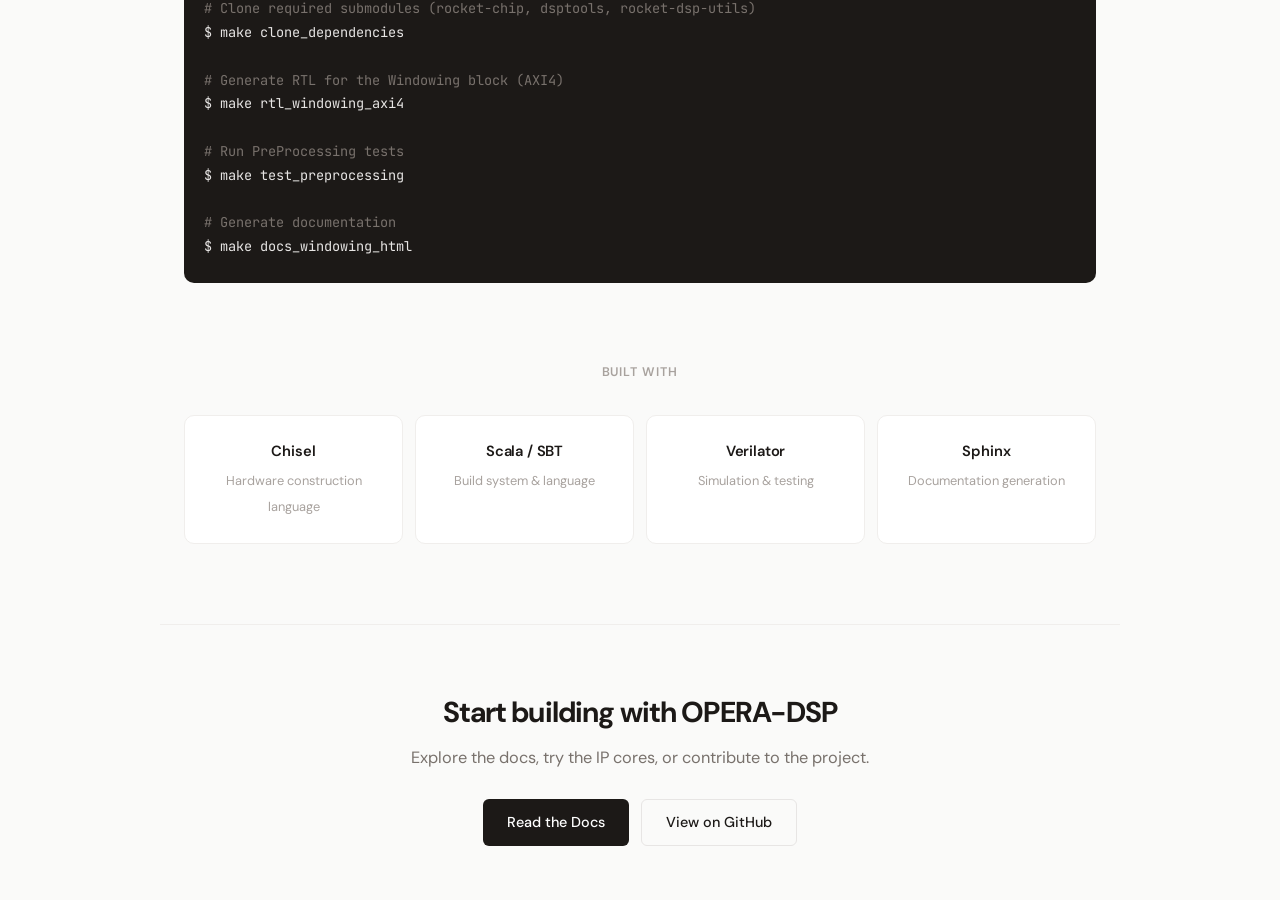
==== commit ed9b98cf: "Update for page level bevavior" ====
--- a/website/index.html
+++ b/website/index.html
@@ -9,6 +9,7 @@
   <link href="https://fonts.googleapis.com/css2?family=DM+Sans:ital,opsz,wght@0,9..40,300;0,9..40,400;0,9..40,500;0,9..40,600;0,9..40,700;1,9..40,400&family=JetBrains+Mono:wght@400;500&display=swap" rel="stylesheet">
   <link rel="stylesheet" href="style.css">
   <script src="theme.js"></script>
+  <script src="site-config.js"></script>
 </head>
 <body>
 
@@ -21,7 +22,7 @@
       <img src="images/logo-dark.svg" alt="OPERA-DSP" width="560" class="logo-dark">
     </div>
     <div class="hero-badge">v0.3 - Latest Release</div>
-    <h2 class="hero-tagline">Open-source FMCW radar<br><span class="hero-accent">signal processing.</span></h2>
+    <h1 class="hero-tagline">Open-source FMCW radar<br><span class="hero-accent">signal processing.</span></h1>
     <p class="hero-sub">
       OPERA-DSP is a hardware IP library for FMCW radar DSP - built with Chisel,
       providing essential cores for windowing, FFT, magnitude computation, and CFAR detection.
@@ -30,8 +31,8 @@
     <div class="hero-actions">
       <a href="docs.html" class="btn btn-primary">Get Started</a>
       <div class="hero-install">
-        <code>git clone https://github.com/opera-platform/opera-dsp.git</code>
-        <button class="copy-btn" onclick="copyInstall(this)" aria-label="Copy">
+        <code data-site-clone-command></code>
+        <button class="copy-btn" type="button" data-copy-source="cloneCommand" aria-label="Copy install command">
           <svg width="16" height="16" viewBox="0 0 24 24" fill="none" stroke="currentColor" stroke-width="2"><rect x="9" y="9" width="13" height="13" rx="2"/><path d="M5 15H4a2 2 0 01-2-2V4a2 2 0 012-2h9a2 2 0 012 2v1"/></svg>
         </button>
       </div>
@@ -89,7 +90,7 @@
           <span class="code-filename">terminal</span>
         </div>
         <pre><code><span class="cm"># Clone the repository</span>
-$ git clone https://github.com/opera-platform/opera-dsp.git
+$ <span data-site-clone-command></span>
 $ cd opera-dsp
 
 <span class="cm"># Clone required submodules (rocket-chip, dsptools, rocket-dsp-utils)</span>
@@ -139,7 +140,7 @@
       <p>Explore the docs, try the IP cores, or contribute to the project.</p>
       <div class="cta-actions">
         <a href="docs.html" class="btn btn-primary">Read the Docs</a>
-        <a href="https://github.com/opera-platform/opera-dsp" target="_blank" class="btn btn-outline">View on GitHub</a>
+        <a href="#" data-site-repo-link class="btn btn-outline">View on GitHub</a>
       </div>
     </div>
   </section>
--- a/website/style.css
+++ b/website/style.css
@@ -22,6 +22,7 @@
   --font: 'DM Sans', -apple-system, sans-serif;
   --mono: 'JetBrains Mono', monospace;
   --nav-bg: rgba(250, 250, 249, 0.85);
+  --focus-ring: rgba(22, 163, 74, 0.28);
 }
 
 /* Dark theme overrides - applied when data-theme="dark" is set on <html> */
@@ -44,6 +45,7 @@
   --code-text: #e6edf3;
   --green: #4ade80;
   --nav-bg: rgba(13, 17, 23, 0.85);
+  --focus-ring: rgba(74, 222, 128, 0.24);
 }
 
 /* Theme toggle button */
@@ -87,6 +89,16 @@
 /* Smooth scroll for anchor links (e.g. docs sidebar navigation) */
 html { scroll-behavior: smooth; }
 
+@media (prefers-reduced-motion: reduce) {
+  html { scroll-behavior: auto; }
+
+  *, *::before, *::after {
+    animation-duration: 0.01ms !important;
+    animation-iteration-count: 1 !important;
+    transition-duration: 0.01ms !important;
+  }
+}
+
 body {
   font-family: var(--font);
   color: var(--text);
@@ -97,6 +109,13 @@
 }
 
 a { color: var(--text); }
+
+a:focus-visible,
+button:focus-visible {
+  outline: 2px solid var(--green);
+  outline-offset: 3px;
+  box-shadow: 0 0 0 4px var(--focus-ring);
+}
 
 .container {
   max-width: 960px;
@@ -162,6 +181,13 @@
 }
 
 .nav-links a:hover { color: var(--text); }
+
+.nav-links a[aria-current="page"],
+.mobile-menu a[aria-current="page"],
+.footer-right a[aria-current="page"] {
+  color: var(--text);
+  font-weight: 500;
+}
 
 .nav-github {
   display: flex !important;
@@ -210,6 +236,7 @@
   z-index: 99;
 }
 
+.mobile-menu[hidden] { display: none !important; }
 .mobile-menu.open { display: flex; }
 
 .mobile-menu a {
@@ -251,7 +278,8 @@
   letter-spacing: 0.02em;
 }
 
-.hero h1 {
+.hero h1,
+.hero h2 {
   font-size: clamp(2.2rem, 5vw, 3.4rem);
   font-weight: 700;
   line-height: 1.12;
@@ -695,6 +723,10 @@
   margin-bottom: 16px;
   padding-top: 24px;
   border-top: 1px solid var(--border-light);
+}
+
+.docs-content [id] {
+  scroll-margin-top: 88px;
 }
 
 .docs-content h3 {
@@ -861,3 +893,8 @@
   border-radius: 100px;
   margin-top: 12px;
 }
+
+.page-status {
+  color: var(--text-tertiary);
+  font-size: 0.94rem;
+}
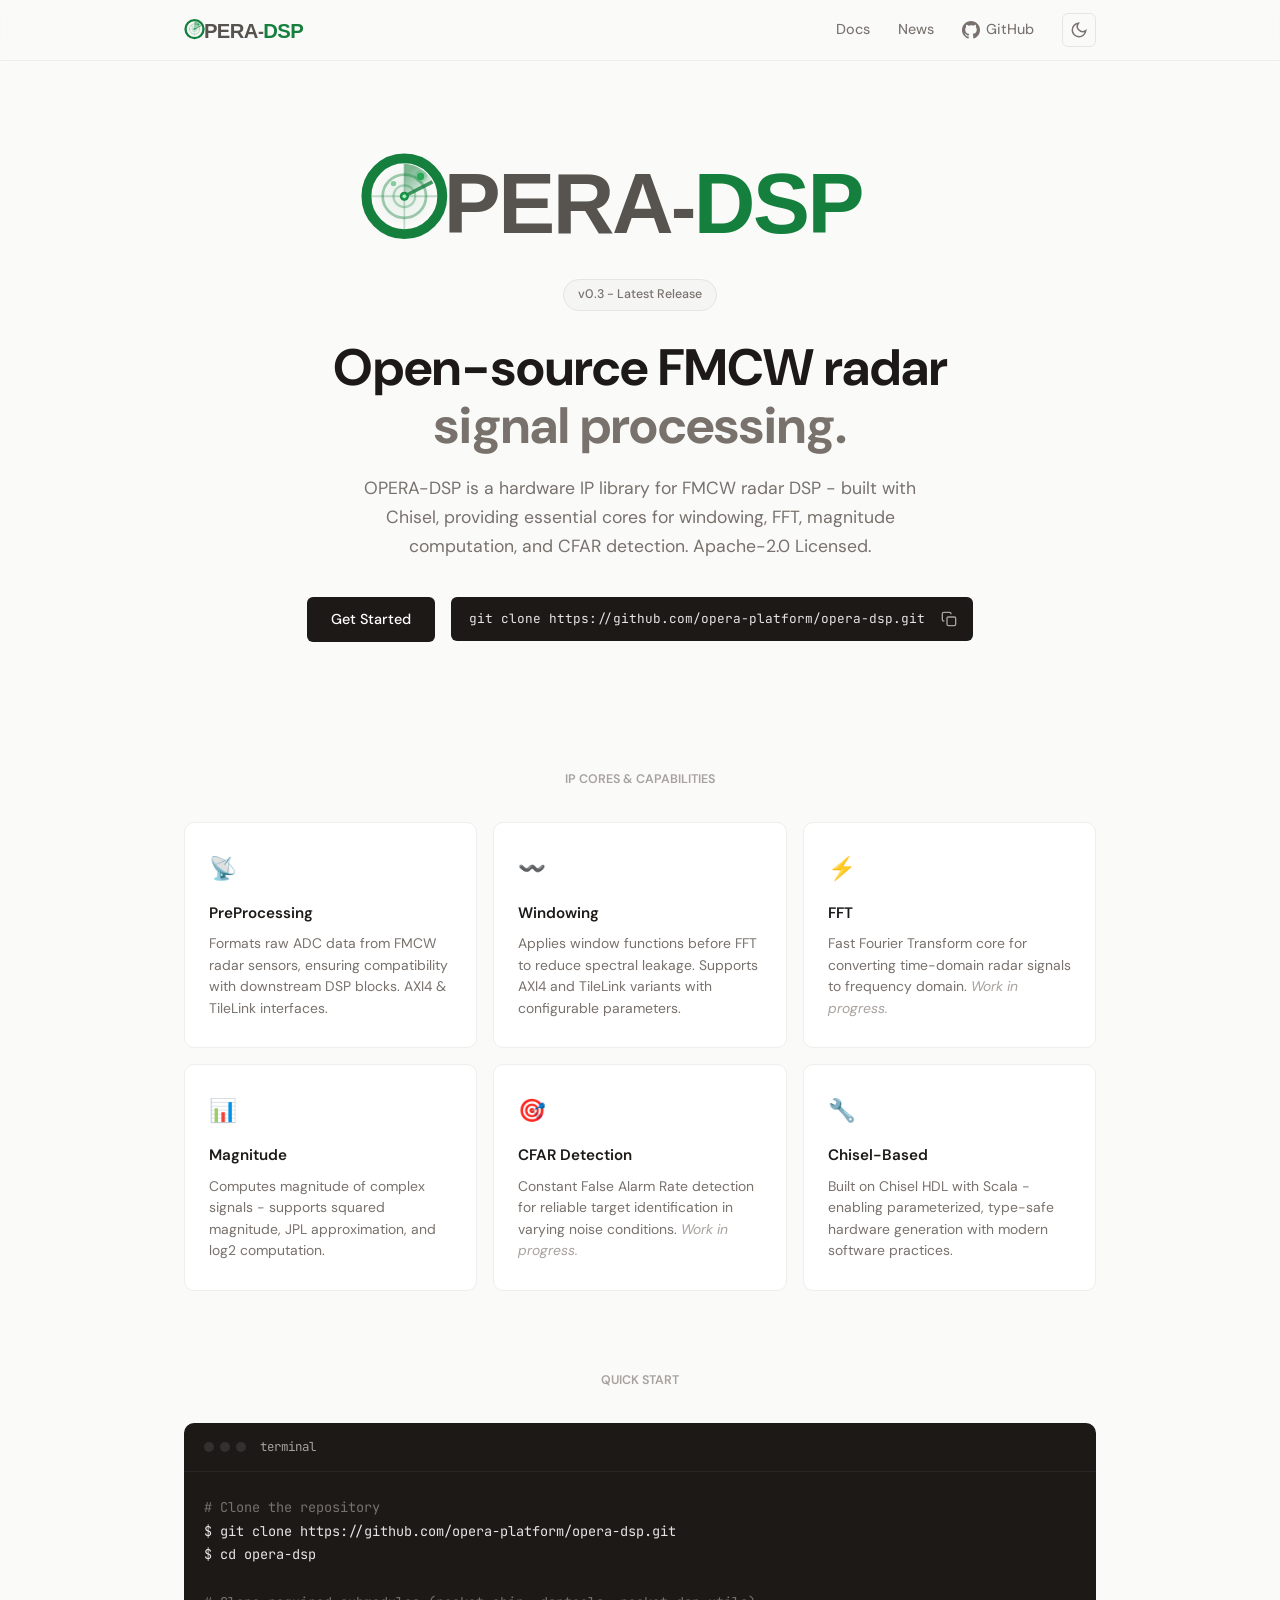
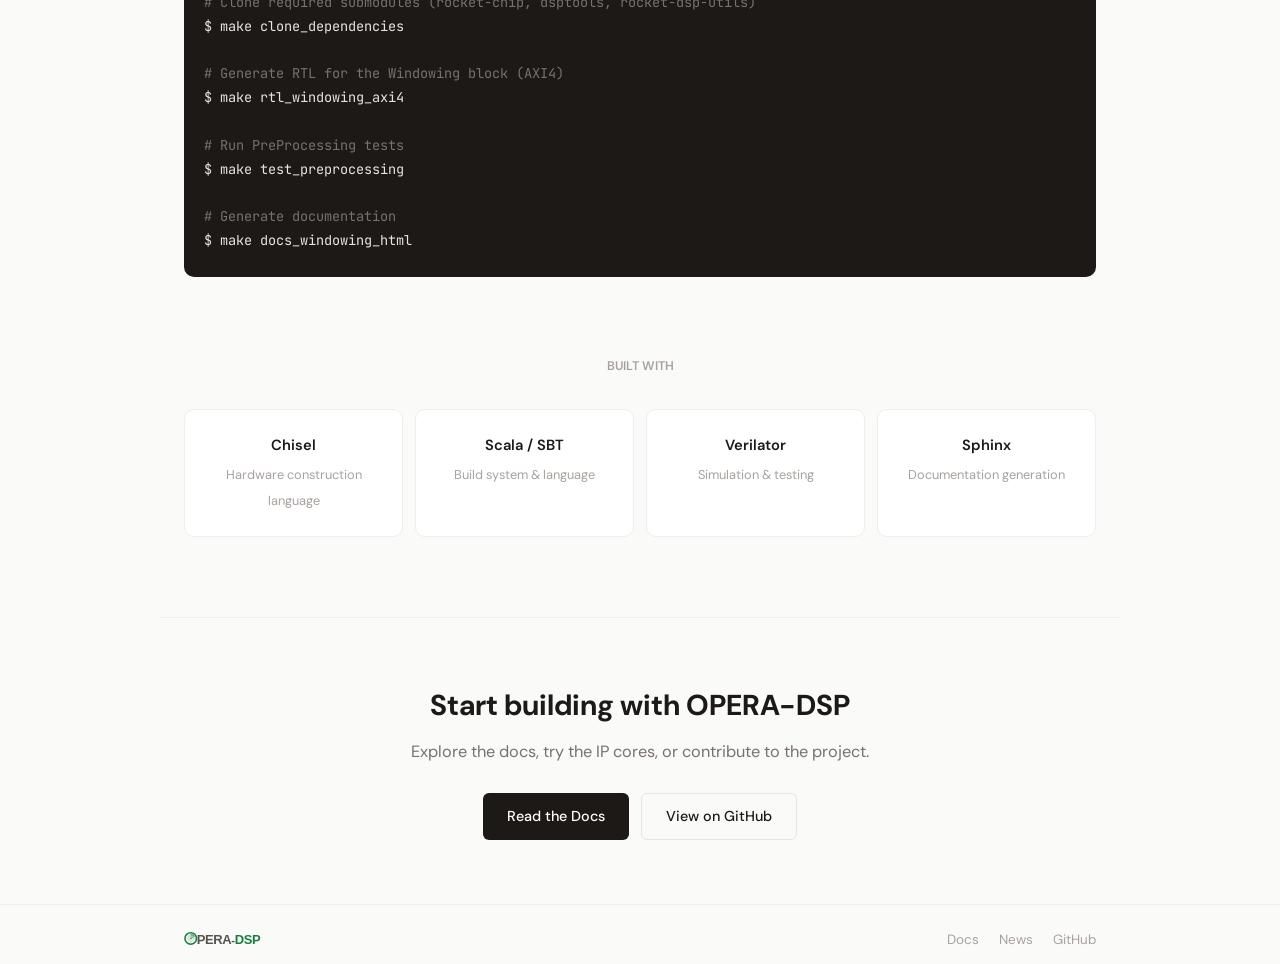
==== commit 431f63d0: "website cleanup" ====
--- a/website/index.html
+++ b/website/index.html
@@ -7,6 +7,7 @@
   <meta name="description" content="OPERA-DSP is an open-source hardware IP library for FMCW radar signal processing - windowing, FFT, magnitude, and CFAR detection. Built with Chisel, Apache-2.0 licensed.">
   <link rel="preconnect" href="https://fonts.googleapis.com">
   <link href="https://fonts.googleapis.com/css2?family=DM+Sans:ital,opsz,wght@0,9..40,300;0,9..40,400;0,9..40,500;0,9..40,600;0,9..40,700;1,9..40,400&family=JetBrains+Mono:wght@400;500&display=swap" rel="stylesheet">
+  <link rel="icon" href="images/logo-light.svg" type="image/svg+xml">
   <link rel="stylesheet" href="style.css">
   <script src="theme.js"></script>
   <script src="site-config.js"></script>
@@ -15,7 +16,7 @@
 
   <div id="nav-placeholder"></div>
 
-  <!-- Default, out "favorite" class :) -->
+  <!-- Hero -->
   <section class="hero">
     <div class="hero-logo">
       <img src="images/logo-light.svg" alt="OPERA-DSP" width="560" class="logo-light">
@@ -33,7 +34,7 @@
       <div class="hero-install">
         <code data-site-clone-command></code>
         <button class="copy-btn" type="button" data-copy-source="cloneCommand" aria-label="Copy install command">
-          <svg width="16" height="16" viewBox="0 0 24 24" fill="none" stroke="currentColor" stroke-width="2"><rect x="9" y="9" width="13" height="13" rx="2"/><path d="M5 15H4a2 2 0 01-2-2V4a2 2 0 012-2h9a2 2 0 012 2v1"/></svg>
+          <svg width="16" height="16" viewBox="0 0 24 24" fill="none" stroke="currentColor" stroke-width="2" aria-hidden="true"><rect x="9" y="9" width="13" height="13" rx="2"/><path d="M5 15H4a2 2 0 01-2-2V4a2 2 0 012-2h9a2 2 0 012 2v1"/></svg>
         </button>
       </div>
     </div>
--- a/website/style.css
+++ b/website/style.css
@@ -8,9 +8,6 @@
   --text: #1c1917;
   --text-secondary: #78716c;
   --text-tertiary: #a8a29e;
-  --accent: #1c1917;
-  --accent-soft: #292524;
-  --accent-bg: #f5f5f4;
   --btn-bg: #1c1917;
   --btn-text: #ffffff;
   --btn-hover: #292524;
@@ -35,9 +32,6 @@
   --text: #e6edf3;
   --text-secondary: #8b949e;
   --text-tertiary: #6e7681;
-  --accent: #e6edf3;
-  --accent-soft: #c9d1d9;
-  --accent-bg: #161b22;
   --btn-bg: #16a34a;
   --btn-text: #0d1117;
   --btn-hover: #15803d;
@@ -68,13 +62,12 @@
   border-color: var(--text-tertiary);
 }
 
-/* Shows light logo by default, dark logo when dark theme is active.
-   Uses !important to override inline display styles from components.js injection. */
-.logo-dark { display: none !important; }
-.logo-light { display: inline !important; }
-
-[data-theme="dark"] .logo-dark { display: inline !important; }
-[data-theme="dark"] .logo-light { display: none !important; }
+/* Shows light logo by default, dark logo when dark theme is active. */
+.logo-dark { display: none; }
+.logo-light { display: inline; }
+
+[data-theme="dark"] .logo-dark { display: inline; }
+[data-theme="dark"] .logo-light { display: none; }
 
 /* Theme toggle icons - shows moon icon (switch-to-dark) by default, sun icon in dark mode */
 .theme-toggle .icon-sun { display: none; }
@@ -158,12 +151,6 @@
   display: flex;
   align-items: center;
   gap: 6px;
-  letter-spacing: -0.01em;
-}
-
-.logo-icon {
-  font-size: 1.2rem;
-  color: var(--text);
 }
 
 .nav-links {
@@ -190,12 +177,12 @@
 }
 
 .nav-github {
-  display: flex !important;
+  display: flex;
   align-items: center;
   gap: 6px;
 }
 
-/* Button - hidden on desktop, shown on mobile */
+/* Mobile menu button */
 .nav-toggle {
   display: none;
   background: none;
@@ -256,7 +243,7 @@
   .nav-toggle { display: flex; }
 }
 
-/* Hero, again, our "favorite" theme */
+/* Hero */
 
 .hero {
   max-width: 960px;
@@ -275,15 +262,12 @@
   padding: 5px 14px;
   border-radius: 100px;
   margin-bottom: 28px;
-  letter-spacing: 0.02em;
-}
-
-.hero h1,
-.hero h2 {
-  font-size: clamp(2.2rem, 5vw, 3.4rem);
+}
+
+.hero-tagline {
+  font-size: 3.2rem;
   font-weight: 700;
   line-height: 1.12;
-  letter-spacing: -0.035em;
   margin-bottom: 20px;
   color: var(--text);
 }
@@ -297,15 +281,6 @@
 .hero-logo img {
   max-width: 100%;
   height: auto;
-}
-
-.hero-tagline {
-  font-size: clamp(1.4rem, 3vw, 2rem);
-  font-weight: 600;
-  line-height: 1.25;
-  letter-spacing: -0.025em;
-  margin-bottom: 20px;
-  color: var(--text-secondary);
 }
 
 .hero-accent {
@@ -379,7 +354,6 @@
   font-family: var(--mono);
   font-size: 0.8rem;
   color: var(--code-text);
-  letter-spacing: -0.01em;
   white-space: nowrap;
 }
 
@@ -394,7 +368,28 @@
   flex-shrink: 0;
 }
 
-.copy-btn:hover { color: white; }
+.copy-btn:hover { color: var(--code-text); }
+
+@media (max-width: 640px) {
+  .hero {
+    padding: 56px 20px 48px;
+  }
+
+  .hero-tagline {
+    font-size: 2.15rem;
+  }
+
+  .hero-install {
+    width: 100%;
+    max-width: 360px;
+  }
+
+  .hero-install code {
+    white-space: normal;
+    word-break: break-word;
+    text-align: left;
+  }
+}
 
 /* Section Label */
 
@@ -402,7 +397,6 @@
   font-size: 0.78rem;
   font-weight: 600;
   text-transform: uppercase;
-  letter-spacing: 0.08em;
   color: var(--text-tertiary);
   margin-bottom: 32px;
   text-align: center;
@@ -450,7 +444,6 @@
   font-size: 0.95rem;
   font-weight: 600;
   margin-bottom: 8px;
-  letter-spacing: -0.01em;
 }
 
 .feature-card p {
@@ -527,10 +520,7 @@
   color: var(--code-text);
 }
 
-/* Syntax highlighting colors for code blocks */
-.kw { color: #c084fc; }   /* keywords */
-.str { color: #86efac; }  /* strings */
-.fn { color: #93c5fd; }   /* functions */
+/* Syntax highlighting color used by the hand-authored command examples. */
 .cm { color: #78716c; }   /* comments */
 
 /* Stack / Built With Section
@@ -566,7 +556,6 @@
   font-size: 0.92rem;
   font-weight: 600;
   margin-bottom: 4px;
-  letter-spacing: -0.01em;
 }
 
 .stack-item span {
@@ -600,7 +589,6 @@
 .cta h2 {
   font-size: 1.8rem;
   font-weight: 700;
-  letter-spacing: -0.03em;
   margin-bottom: 10px;
 }
 
@@ -640,8 +628,6 @@
   align-items: center;
   gap: 6px;
 }
-
-.footer-sep { opacity: 0.4; }
 
 .footer-right {
   display: flex;
@@ -685,7 +671,6 @@
   font-size: 0.72rem;
   font-weight: 600;
   text-transform: uppercase;
-  letter-spacing: 0.08em;
   color: var(--text-tertiary);
   margin-bottom: 10px;
 }
@@ -711,14 +696,12 @@
 .docs-content h1 {
   font-size: 2rem;
   font-weight: 700;
-  letter-spacing: -0.03em;
   margin-bottom: 12px;
 }
 
 .docs-content h2 {
   font-size: 1.3rem;
   font-weight: 600;
-  letter-spacing: -0.02em;
   margin-top: 48px;
   margin-bottom: 16px;
   padding-top: 24px;
@@ -835,7 +818,6 @@
 .news-page > h1 {
   font-size: 2rem;
   font-weight: 700;
-  letter-spacing: -0.03em;
   margin-bottom: 8px;
 }
 
@@ -855,14 +837,12 @@
   font-weight: 500;
   color: var(--text-tertiary);
   text-transform: uppercase;
-  letter-spacing: 0.04em;
   margin-bottom: 8px;
 }
 
 .news-item h2 {
   font-size: 1.2rem;
   font-weight: 600;
-  letter-spacing: -0.02em;
   margin-bottom: 8px;
 }
 
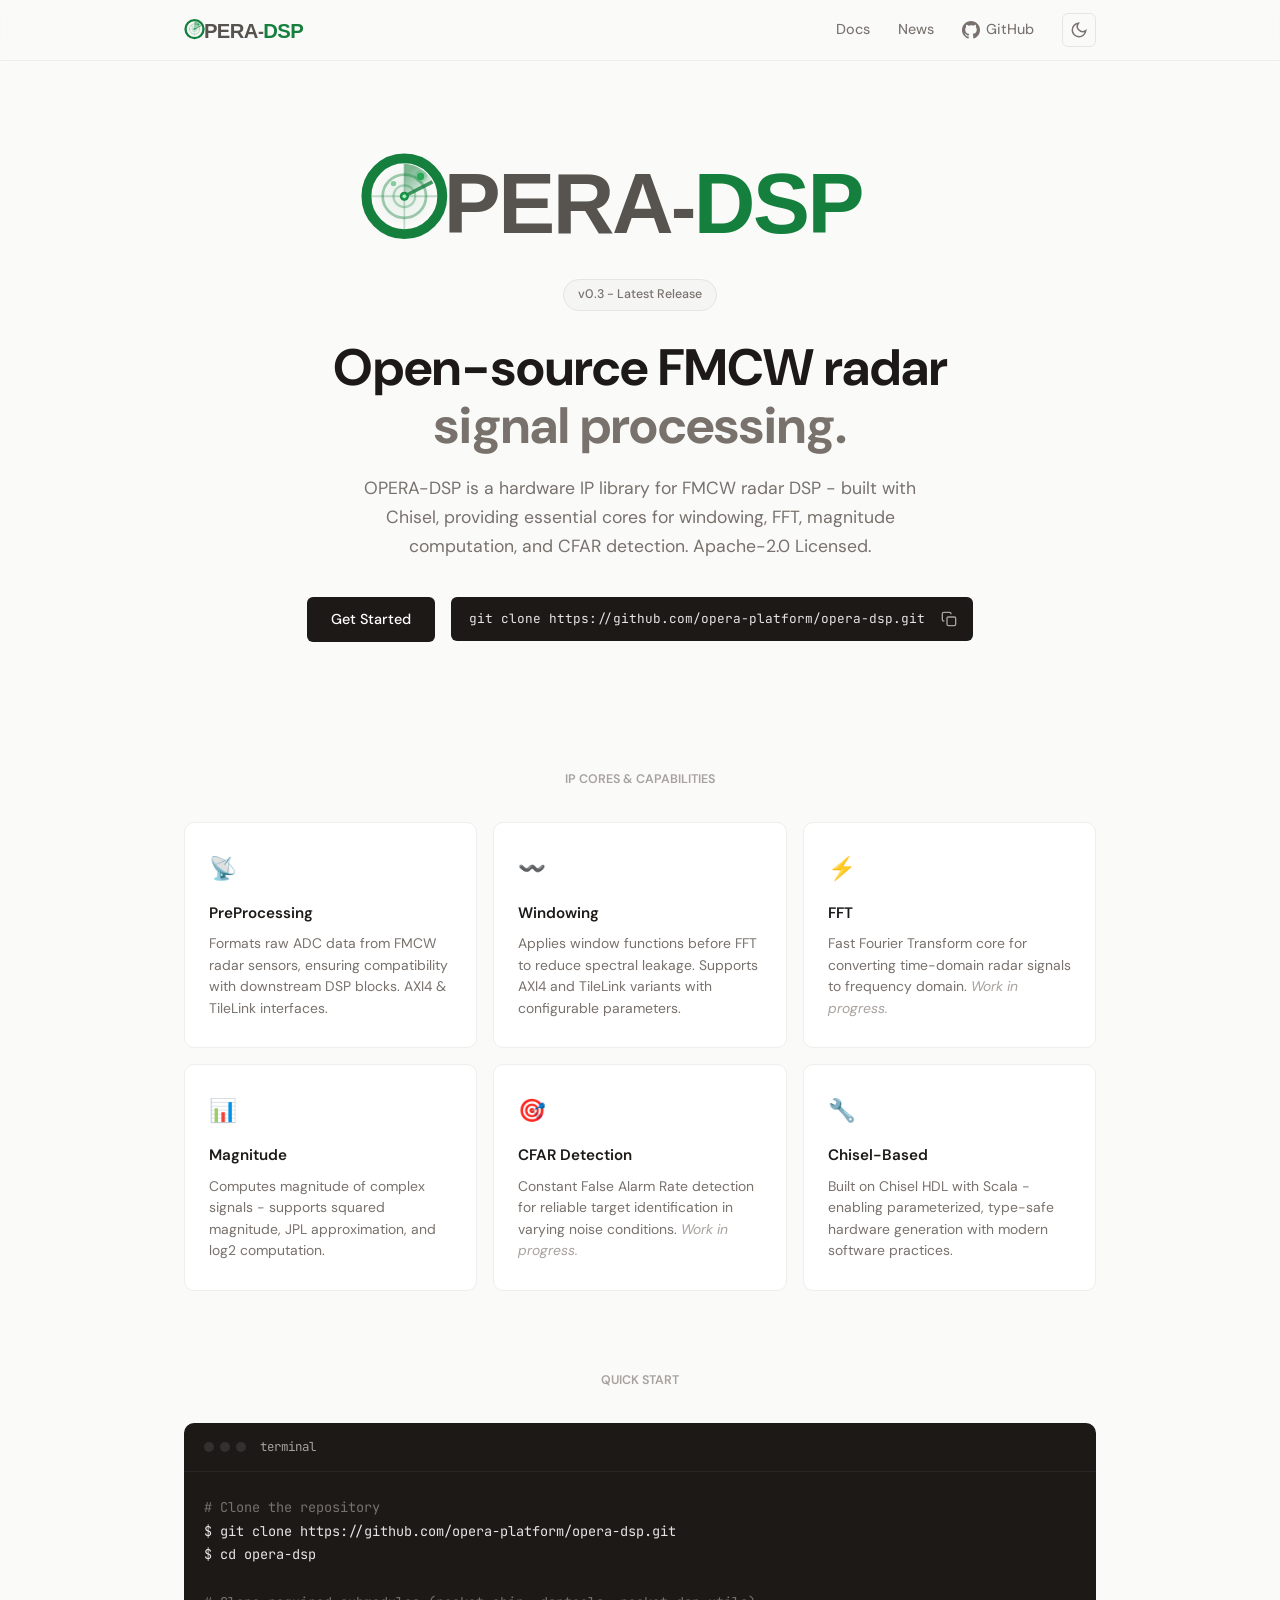
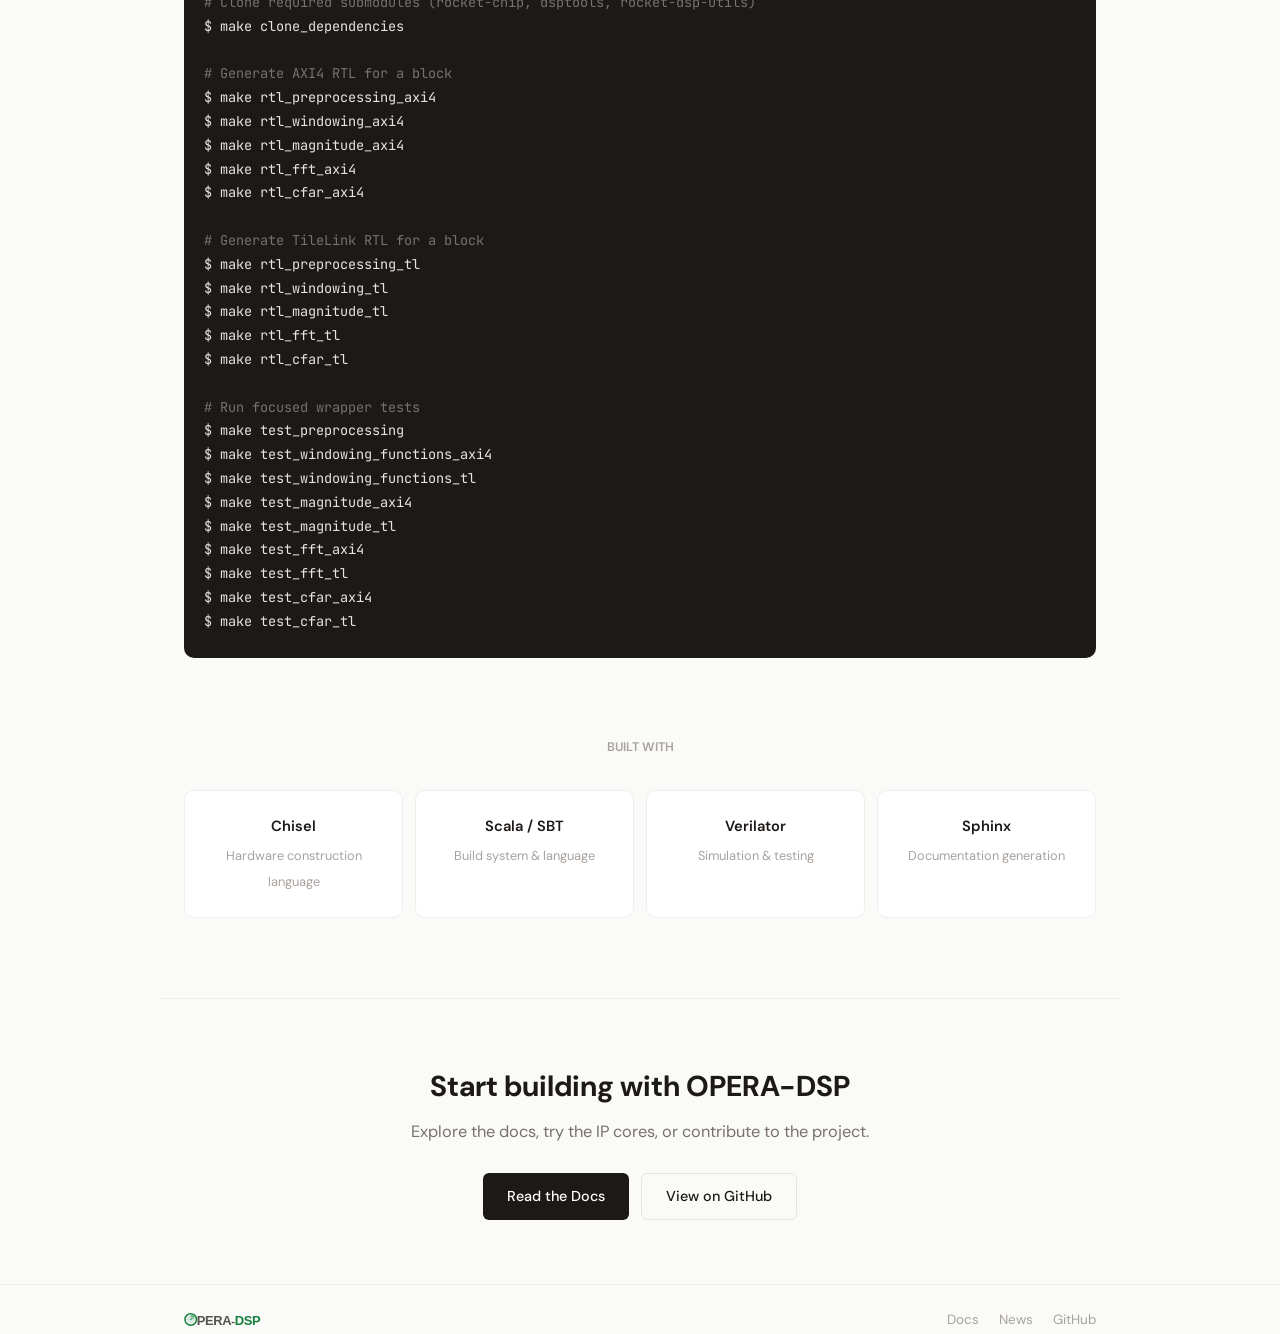
==== commit 99b8b474: "updated website quick start section" ====
--- a/website/index.html
+++ b/website/index.html
@@ -97,14 +97,30 @@
 <span class="cm"># Clone required submodules (rocket-chip, dsptools, rocket-dsp-utils)</span>
 $ make clone_dependencies
 
-<span class="cm"># Generate RTL for the Windowing block (AXI4)</span>
+<span class="cm"># Generate AXI4 RTL for a block</span>
+$ make rtl_preprocessing_axi4
 $ make rtl_windowing_axi4
+$ make rtl_magnitude_axi4
+$ make rtl_fft_axi4
+$ make rtl_cfar_axi4
 
-<span class="cm"># Run PreProcessing tests</span>
+<span class="cm"># Generate TileLink RTL for a block</span>
+$ make rtl_preprocessing_tl
+$ make rtl_windowing_tl
+$ make rtl_magnitude_tl
+$ make rtl_fft_tl
+$ make rtl_cfar_tl
+
+<span class="cm"># Run focused wrapper tests</span>
 $ make test_preprocessing
-
-<span class="cm"># Generate documentation</span>
-$ make docs_windowing_html</code></pre>
+$ make test_windowing_functions_axi4
+$ make test_windowing_functions_tl
+$ make test_magnitude_axi4
+$ make test_magnitude_tl
+$ make test_fft_axi4
+$ make test_fft_tl
+$ make test_cfar_axi4
+$ make test_cfar_tl</code></pre>
       </div>
     </div>
   </section>
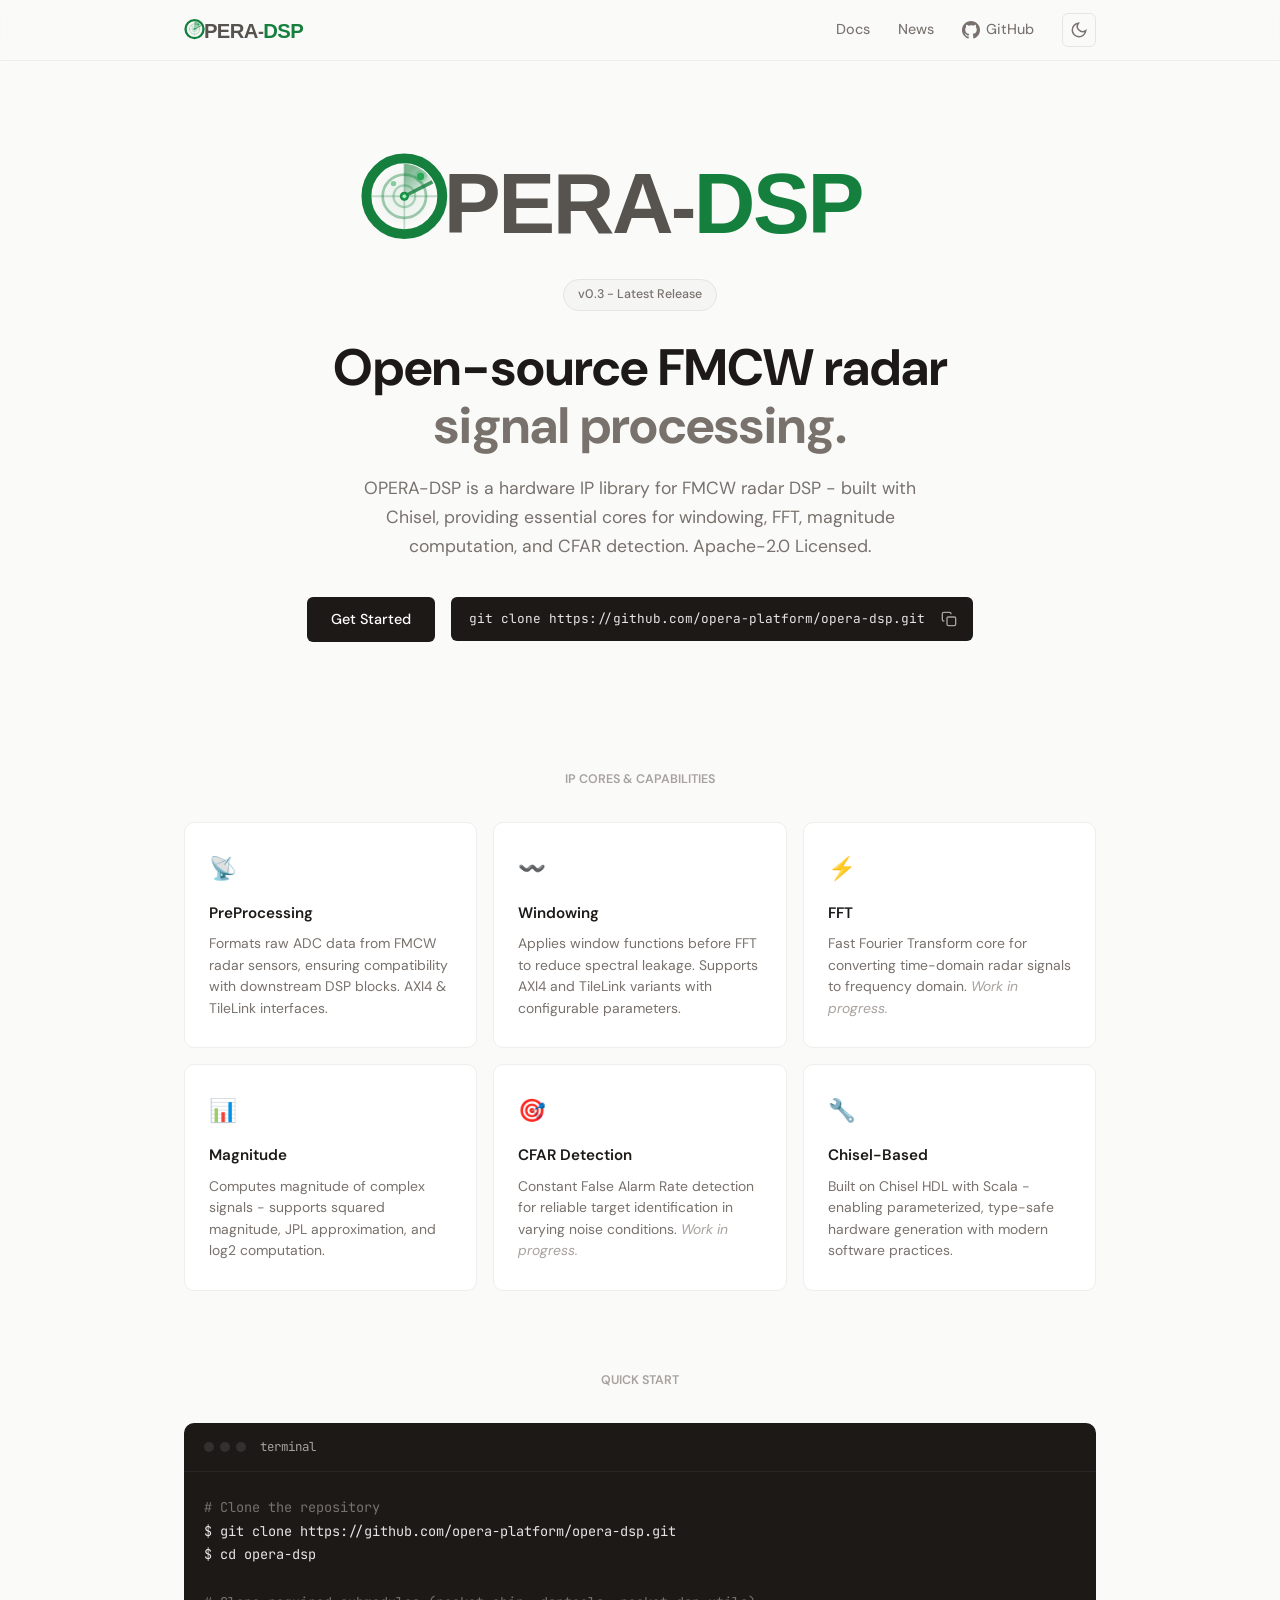
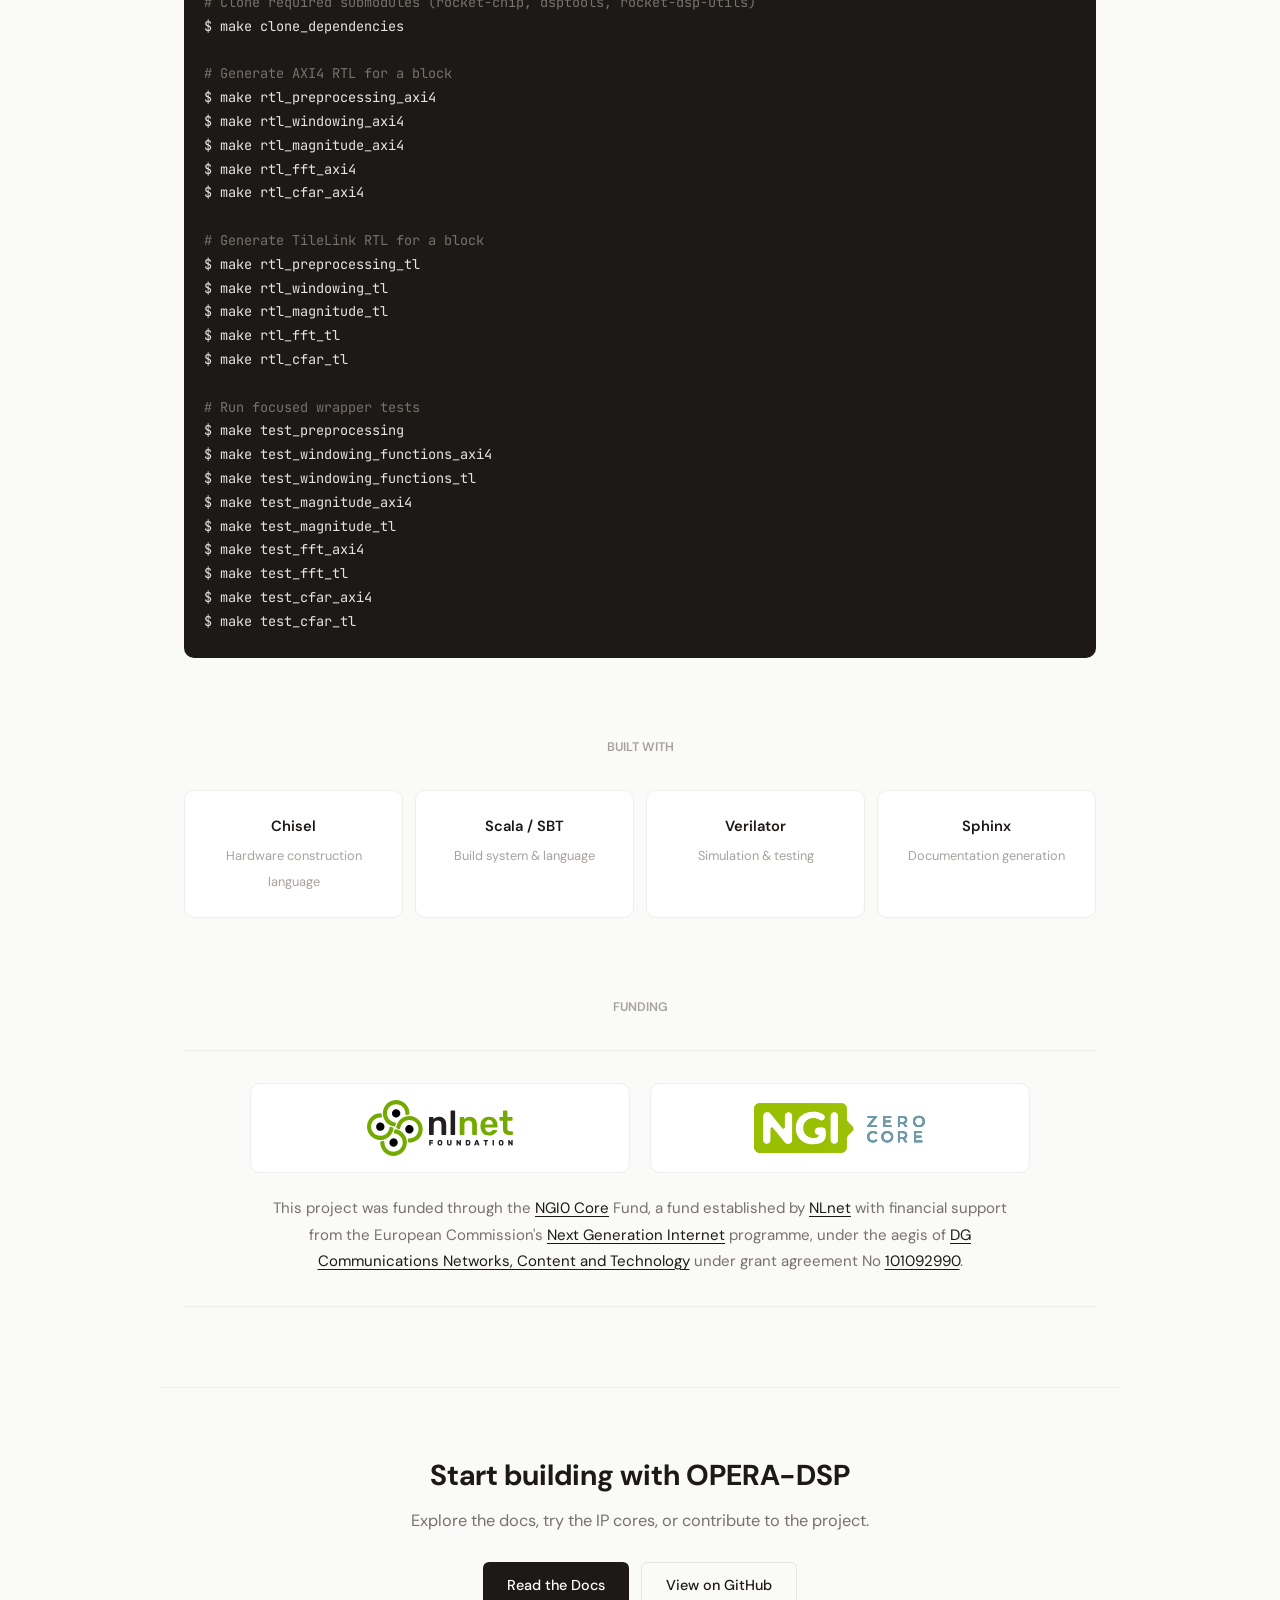
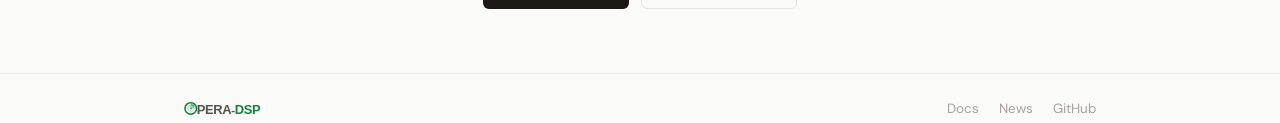
==== commit 3dbf91f3: "added funding to the website" ====
--- a/website/index.html
+++ b/website/index.html
@@ -150,6 +150,30 @@
     </div>
   </section>
 
+  <!-- Funding -->
+  <section class="funding-section">
+    <div class="container">
+      <div class="section-label">Funding</div>
+      <div class="funding-panel">
+        <div class="funding-logos" aria-label="Funding partners">
+          <a class="funding-logo-link" href="https://nlnet.nl/" target="_blank" rel="noopener noreferrer">
+            <img src="images/nlnet_banner.svg" alt="NLnet Foundation" loading="lazy">
+          </a>
+          <a class="funding-logo-link" href="https://nlnet.nl/core/" target="_blank" rel="noopener noreferrer">
+            <img src="images/NGI0Core_banner.svg" alt="NGI0 Core Fund" loading="lazy">
+          </a>
+        </div>
+        <p>
+          This project was funded through the <a href="https://nlnet.nl/core/" target="_blank" rel="noopener noreferrer">NGI0 Core</a> Fund,
+          a fund established by <a href="https://nlnet.nl/" target="_blank" rel="noopener noreferrer">NLnet</a> with financial support from
+          the European Commission's <a href="https://ngi.eu/" target="_blank" rel="noopener noreferrer">Next Generation Internet</a> programme,
+          under the aegis of <a href="https://commission.europa.eu/about-european-commission/departments-and-executive-agencies/communications-networks-content-and-technology_en" target="_blank" rel="noopener noreferrer">DG Communications Networks, Content and Technology</a>
+          under grant agreement No <a href="https://cordis.europa.eu/project/id/101092990" target="_blank" rel="noopener noreferrer">101092990</a>.
+        </p>
+      </div>
+    </div>
+  </section>
+
   <!-- CTA -->
   <section class="cta">
     <div class="container">
--- a/website/style.css
+++ b/website/style.css
@@ -567,6 +567,107 @@
   .stack-grid { grid-template-columns: repeat(2, 1fr); }
 }
 
+/* Funding acknowledgement
+   NLnet / NGI0 Core acknowledgement on the landing page. */
+
+.funding-section {
+  padding: 0 0 80px;
+}
+
+.funding-panel {
+  border-top: 1px solid var(--border-light);
+  border-bottom: 1px solid var(--border-light);
+  padding: 32px 0;
+  opacity: 0;
+  transform: translateY(16px);
+  transition: all 0.4s ease;
+}
+
+.funding-panel.visible {
+  opacity: 1;
+  transform: translateY(0);
+}
+
+.funding-logos {
+  display: flex;
+  flex-wrap: nowrap;
+  justify-content: center;
+  align-items: stretch;
+  gap: 20px;
+  margin-bottom: 22px;
+}
+
+.funding-logo-link {
+  display: flex;
+  align-items: center;
+  justify-content: center;
+  /* Equal halves of the active width; never wrap, always shrink to fit. */
+  flex: 1 1 0;
+  min-width: 0;
+  max-width: 380px;
+  min-height: 90px;
+  padding: 16px 24px;
+  border: 1px solid var(--border-light);
+  border-radius: var(--radius);
+  background: #ffffff;
+  transition: border-color 0.2s, transform 0.2s;
+}
+
+.funding-logo-link:hover {
+  border-color: var(--border);
+  transform: translateY(-1px);
+}
+
+.funding-logo-link img {
+  display: block;
+  /* Size by height so both banners match visually despite different
+     aspect ratios; max-width lets them shrink on narrow viewports. */
+  width: auto;
+  height: auto;
+  max-width: 100%;
+  max-height: 56px;
+  object-fit: contain;
+}
+
+.funding-panel p {
+  max-width: 760px;
+  margin: 0 auto;
+  color: var(--text-secondary);
+  font-size: 0.94rem;
+  line-height: 1.75;
+  text-align: center;
+}
+
+.funding-panel a {
+  color: var(--text);
+  text-decoration: underline;
+  text-underline-offset: 3px;
+}
+
+.funding-panel a:hover {
+  color: var(--text-secondary);
+}
+
+@media (max-width: 640px) {
+  .funding-logos {
+    gap: 8px;
+  }
+
+  .funding-logo-link {
+    max-width: none;
+    min-height: 64px;
+    padding: 8px;
+  }
+
+  .funding-logo-link img {
+    max-height: 42px;
+  }
+
+  .funding-panel p {
+    text-align: left;
+  }
+}
+
 /* CTA
    Bottom call-to-action banner on index.html. Fades in on scroll. */
 
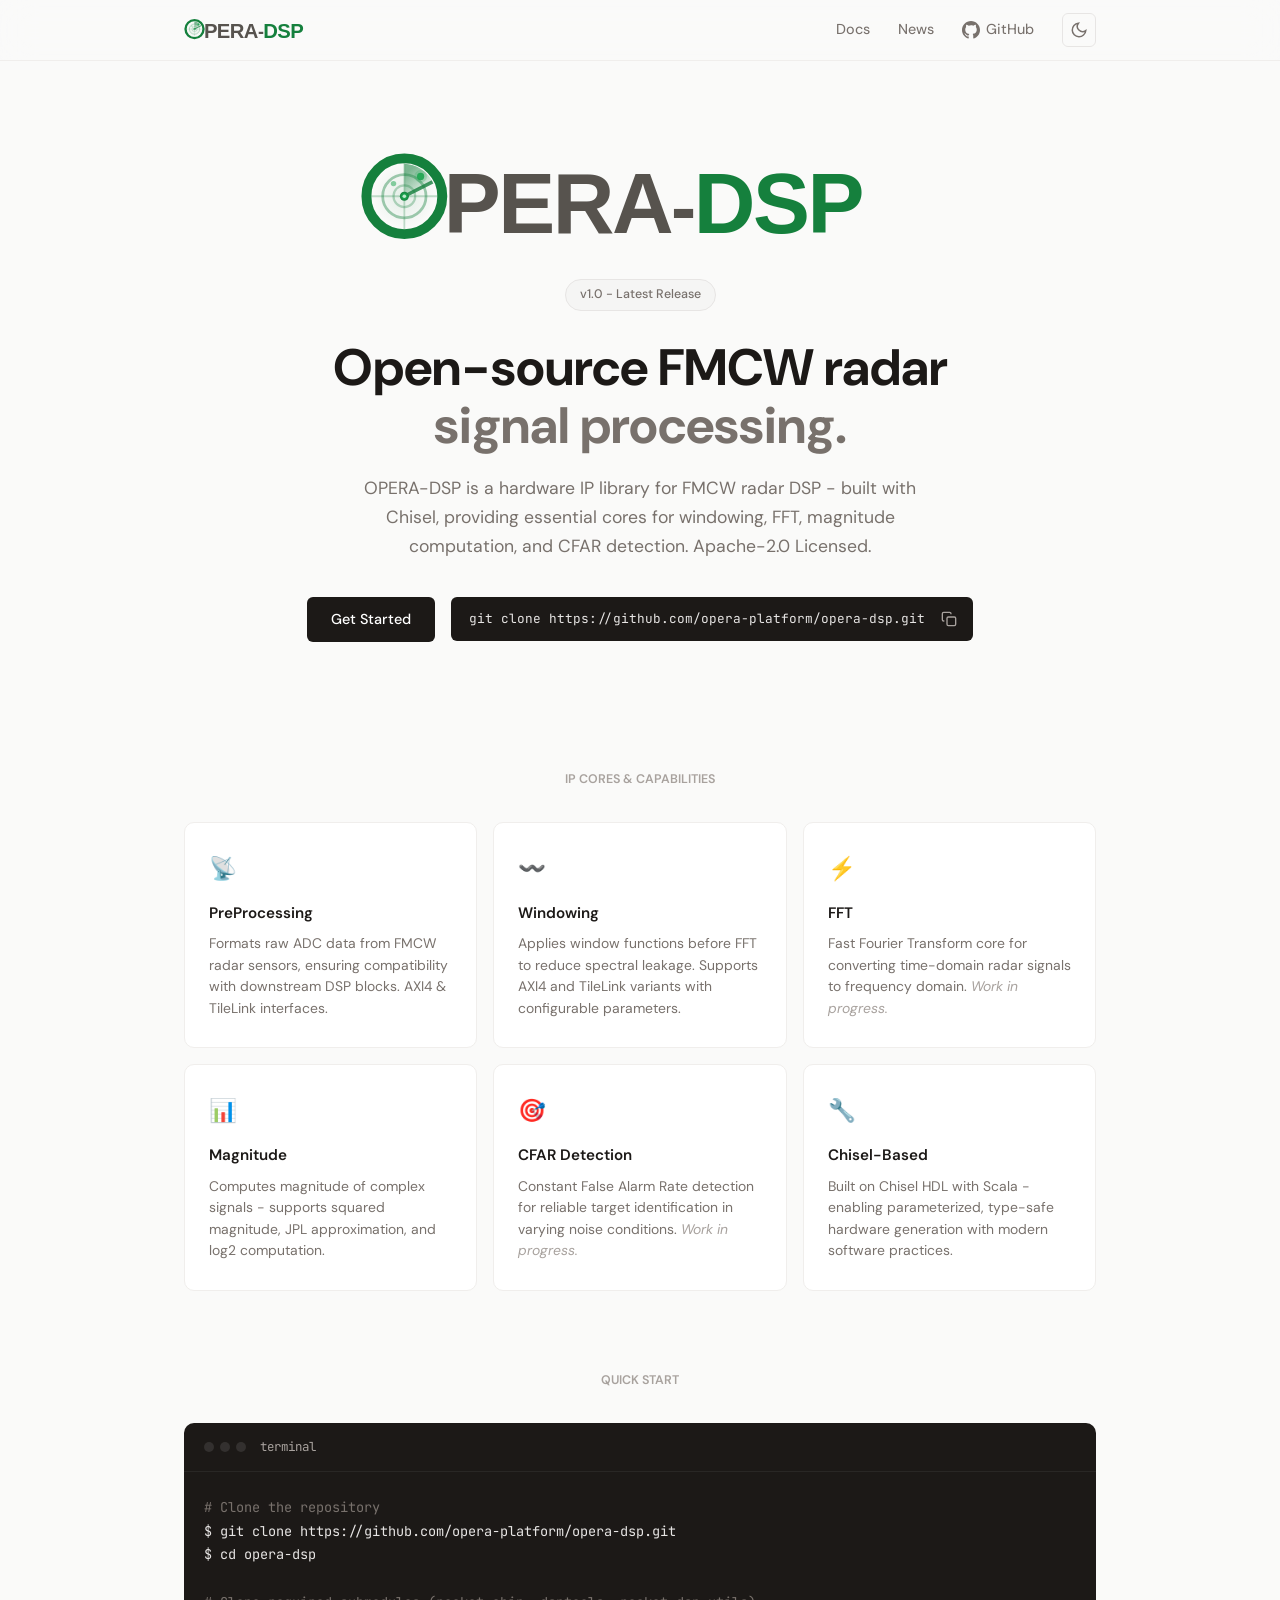
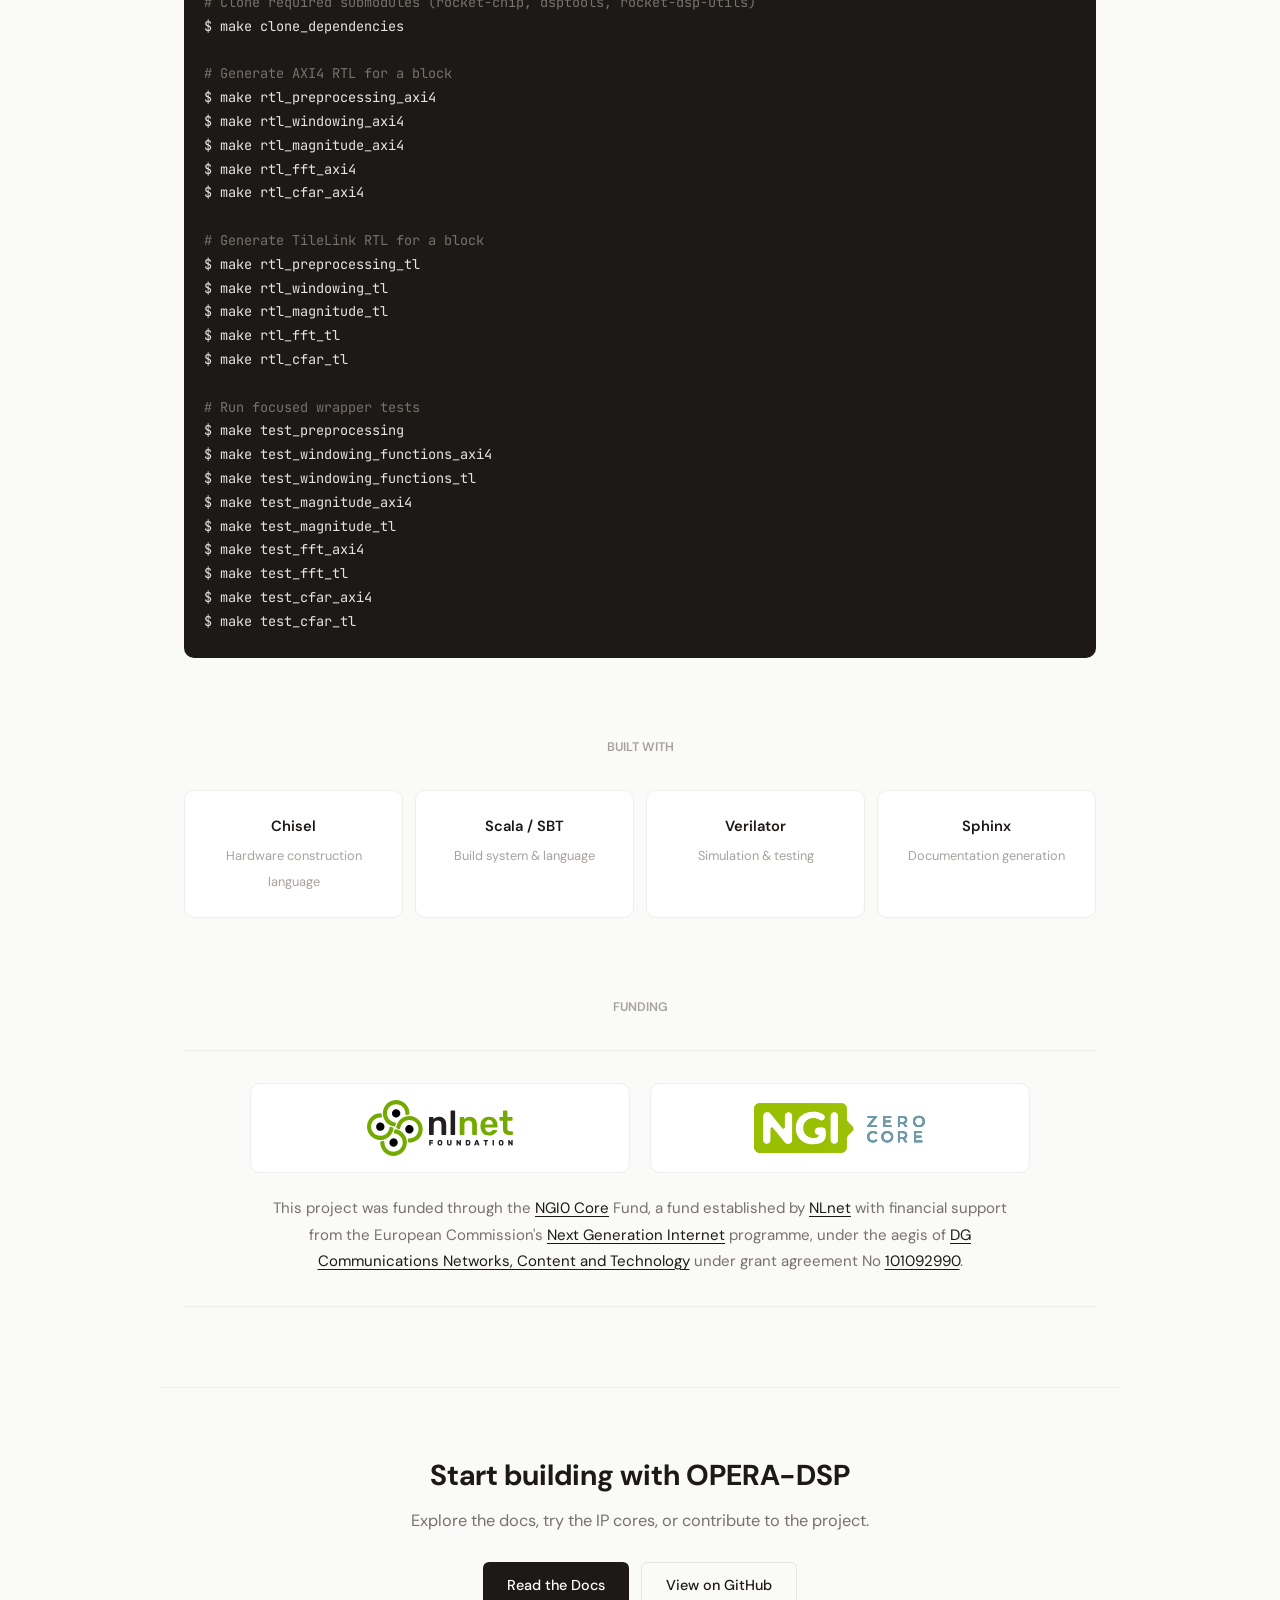
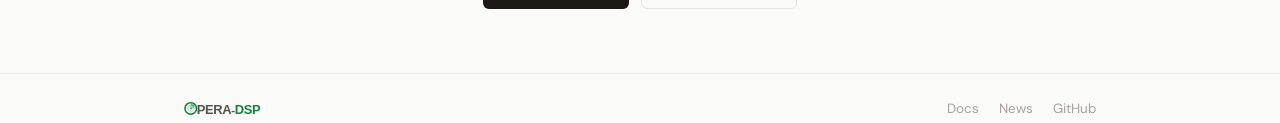
==== commit 276c844c: "update website with release info" ====
--- a/website/index.html
+++ b/website/index.html
@@ -22,7 +22,7 @@
       <img src="images/logo-light.svg" alt="OPERA-DSP" width="560" class="logo-light">
       <img src="images/logo-dark.svg" alt="OPERA-DSP" width="560" class="logo-dark">
     </div>
-    <div class="hero-badge">v0.3 - Latest Release</div>
+    <a href="https://github.com/opera-platform/opera-dsp/releases/tag/v1.0" class="hero-badge" target="_blank" rel="noopener noreferrer">v1.0 - Latest Release</a>
     <h1 class="hero-tagline">Open-source FMCW radar<br><span class="hero-accent">signal processing.</span></h1>
     <p class="hero-sub">
       OPERA-DSP is a hardware IP library for FMCW radar DSP - built with Chisel,
--- a/website/style.css
+++ b/website/style.css
@@ -262,6 +262,13 @@
   padding: 5px 14px;
   border-radius: 100px;
   margin-bottom: 28px;
+  text-decoration: none;
+  transition: color 0.15s ease, border-color 0.15s ease;
+}
+
+.hero-badge:hover {
+  color: var(--text);
+  border-color: var(--green);
 }
 
 .hero-tagline {
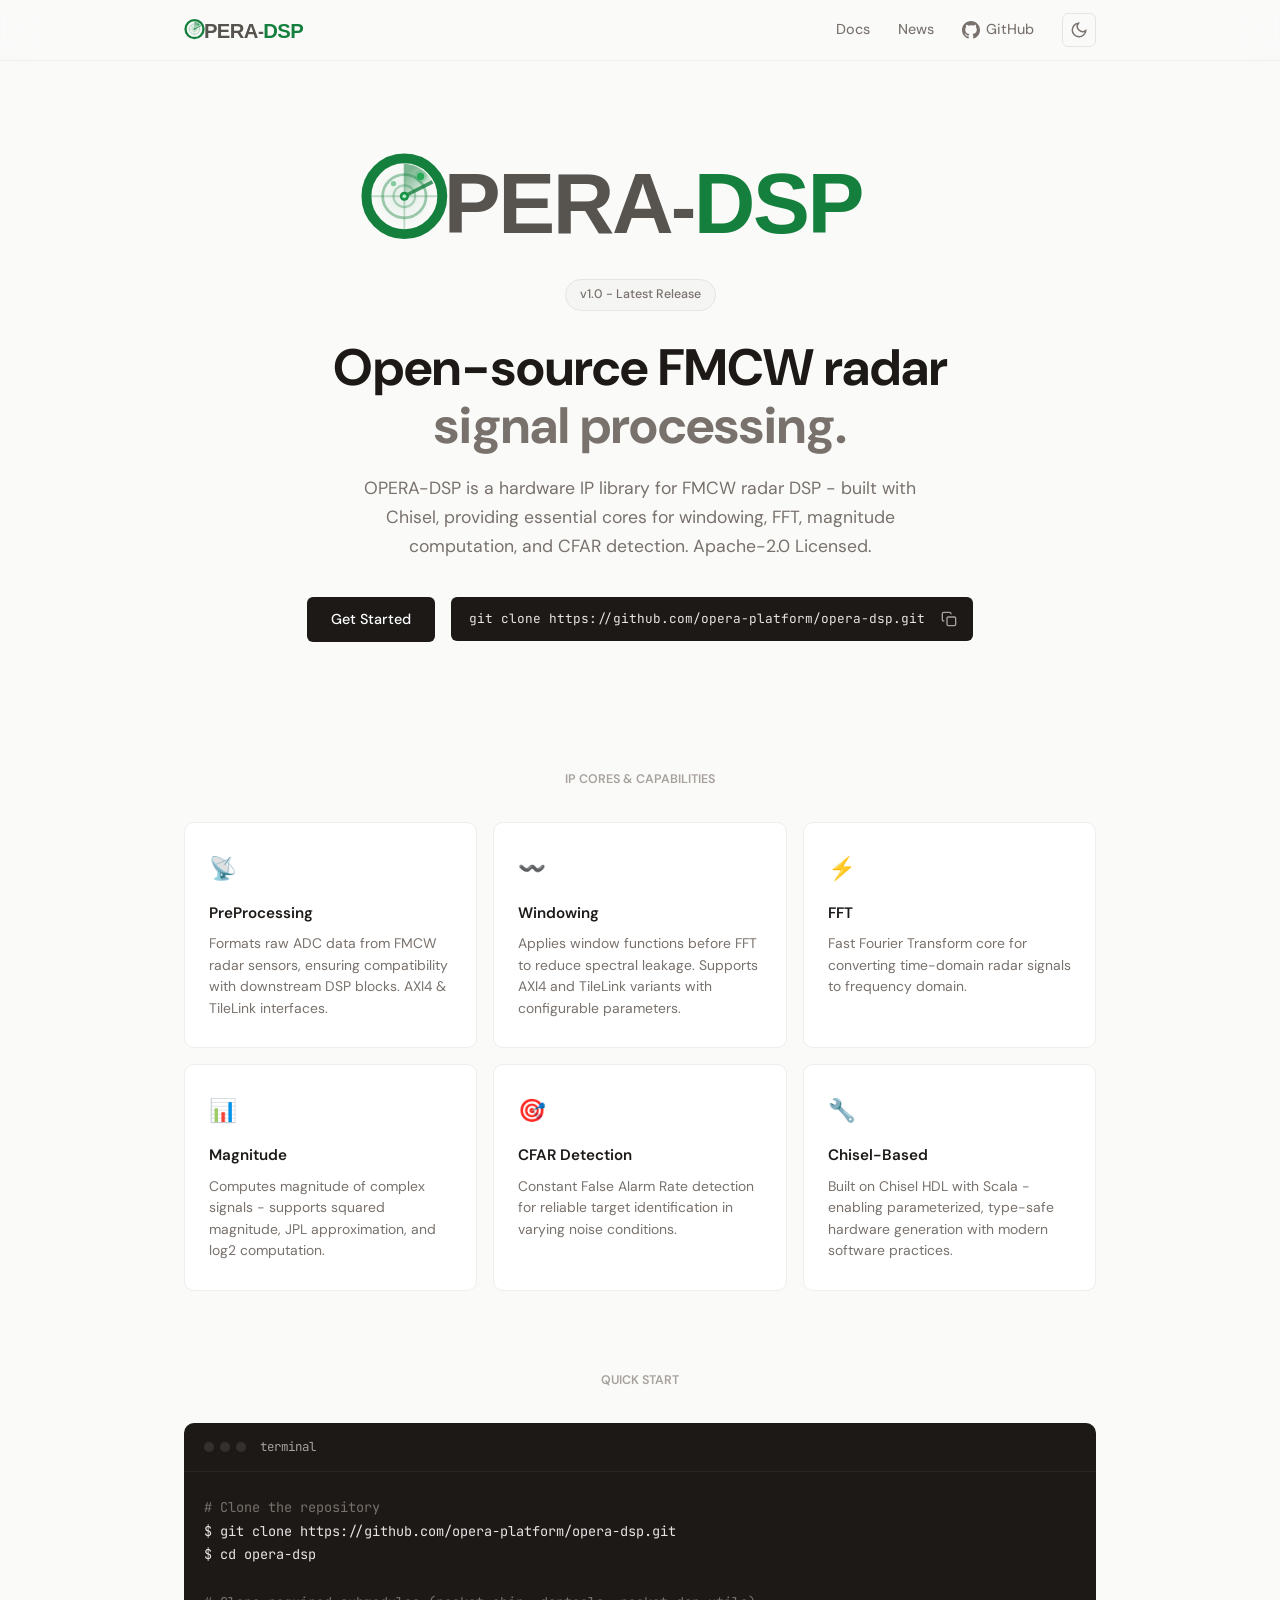
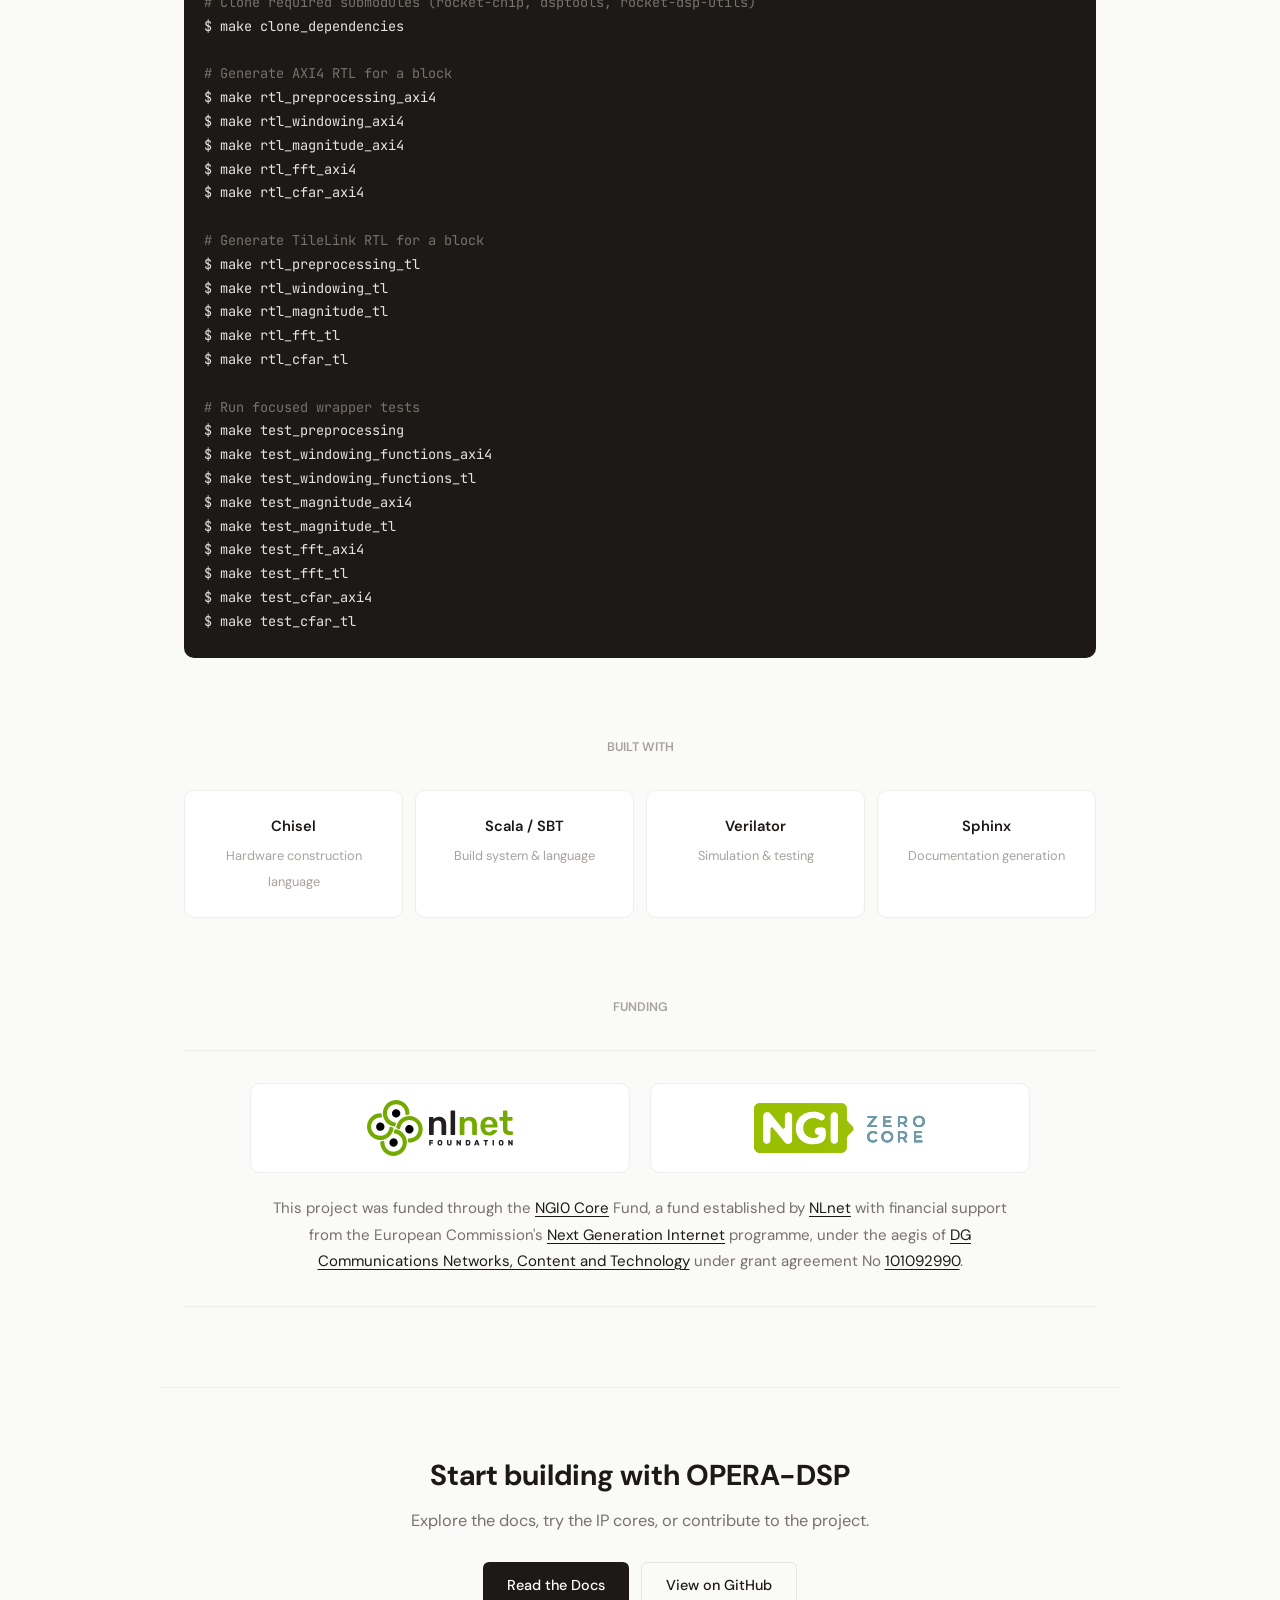
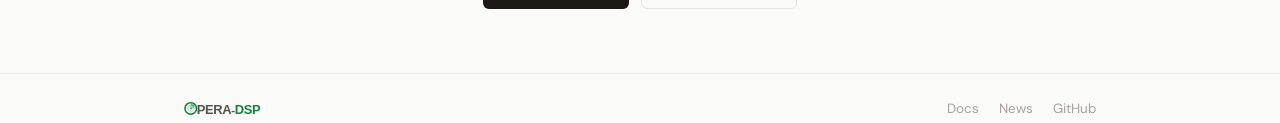
==== commit 6a0828c6: "removed work in progress from landing page" ====
--- a/website/index.html
+++ b/website/index.html
@@ -58,7 +58,7 @@
         <div class="feature-card">
           <div class="feature-icon">⚡</div>
           <h3>FFT</h3>
-          <p>Fast Fourier Transform core for converting time-domain radar signals to frequency domain. <em>Work in progress.</em></p>
+          <p>Fast Fourier Transform core for converting time-domain radar signals to frequency domain.</p>
         </div>
         <div class="feature-card">
           <div class="feature-icon">📊</div>
@@ -68,7 +68,7 @@
         <div class="feature-card">
           <div class="feature-icon">🎯</div>
           <h3>CFAR Detection</h3>
-          <p>Constant False Alarm Rate detection for reliable target identification in varying noise conditions. <em>Work in progress.</em></p>
+          <p>Constant False Alarm Rate detection for reliable target identification in varying noise conditions.</p>
         </div>
         <div class="feature-card">
           <div class="feature-icon">🔧</div>
